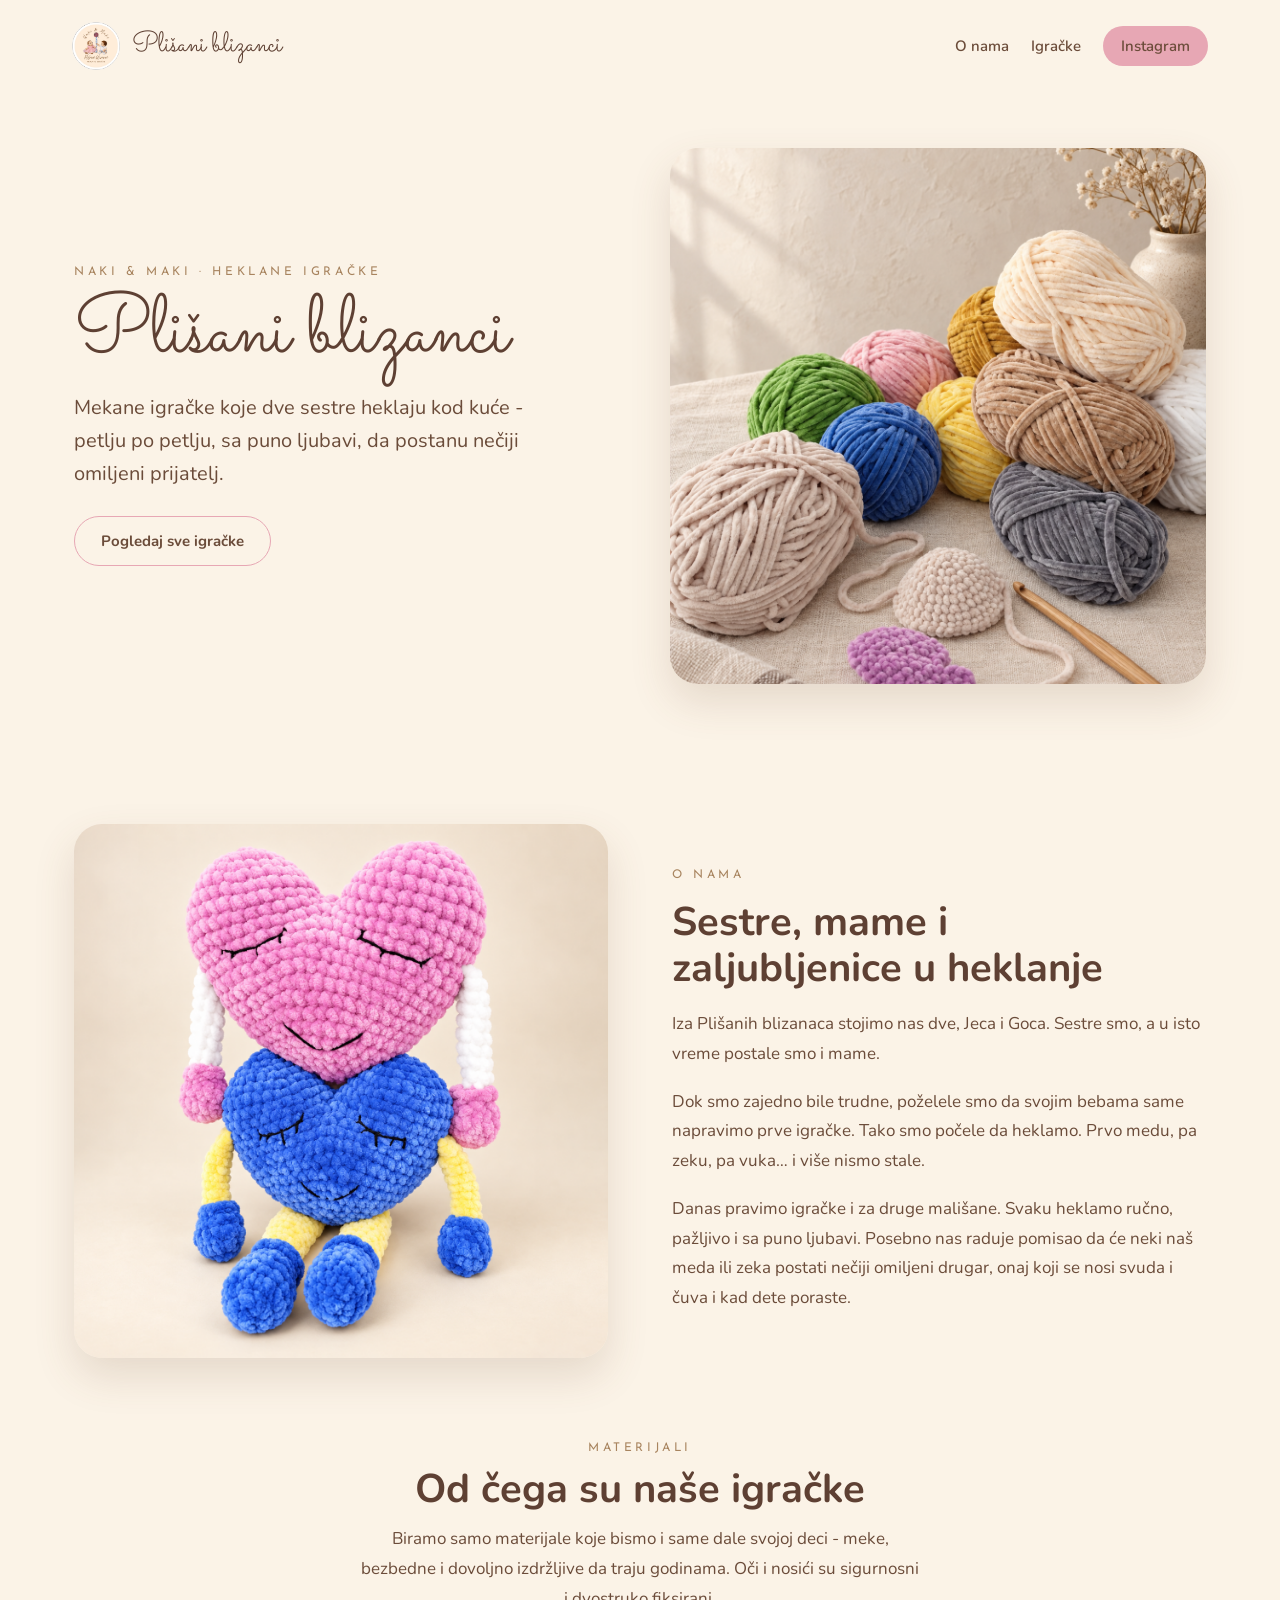
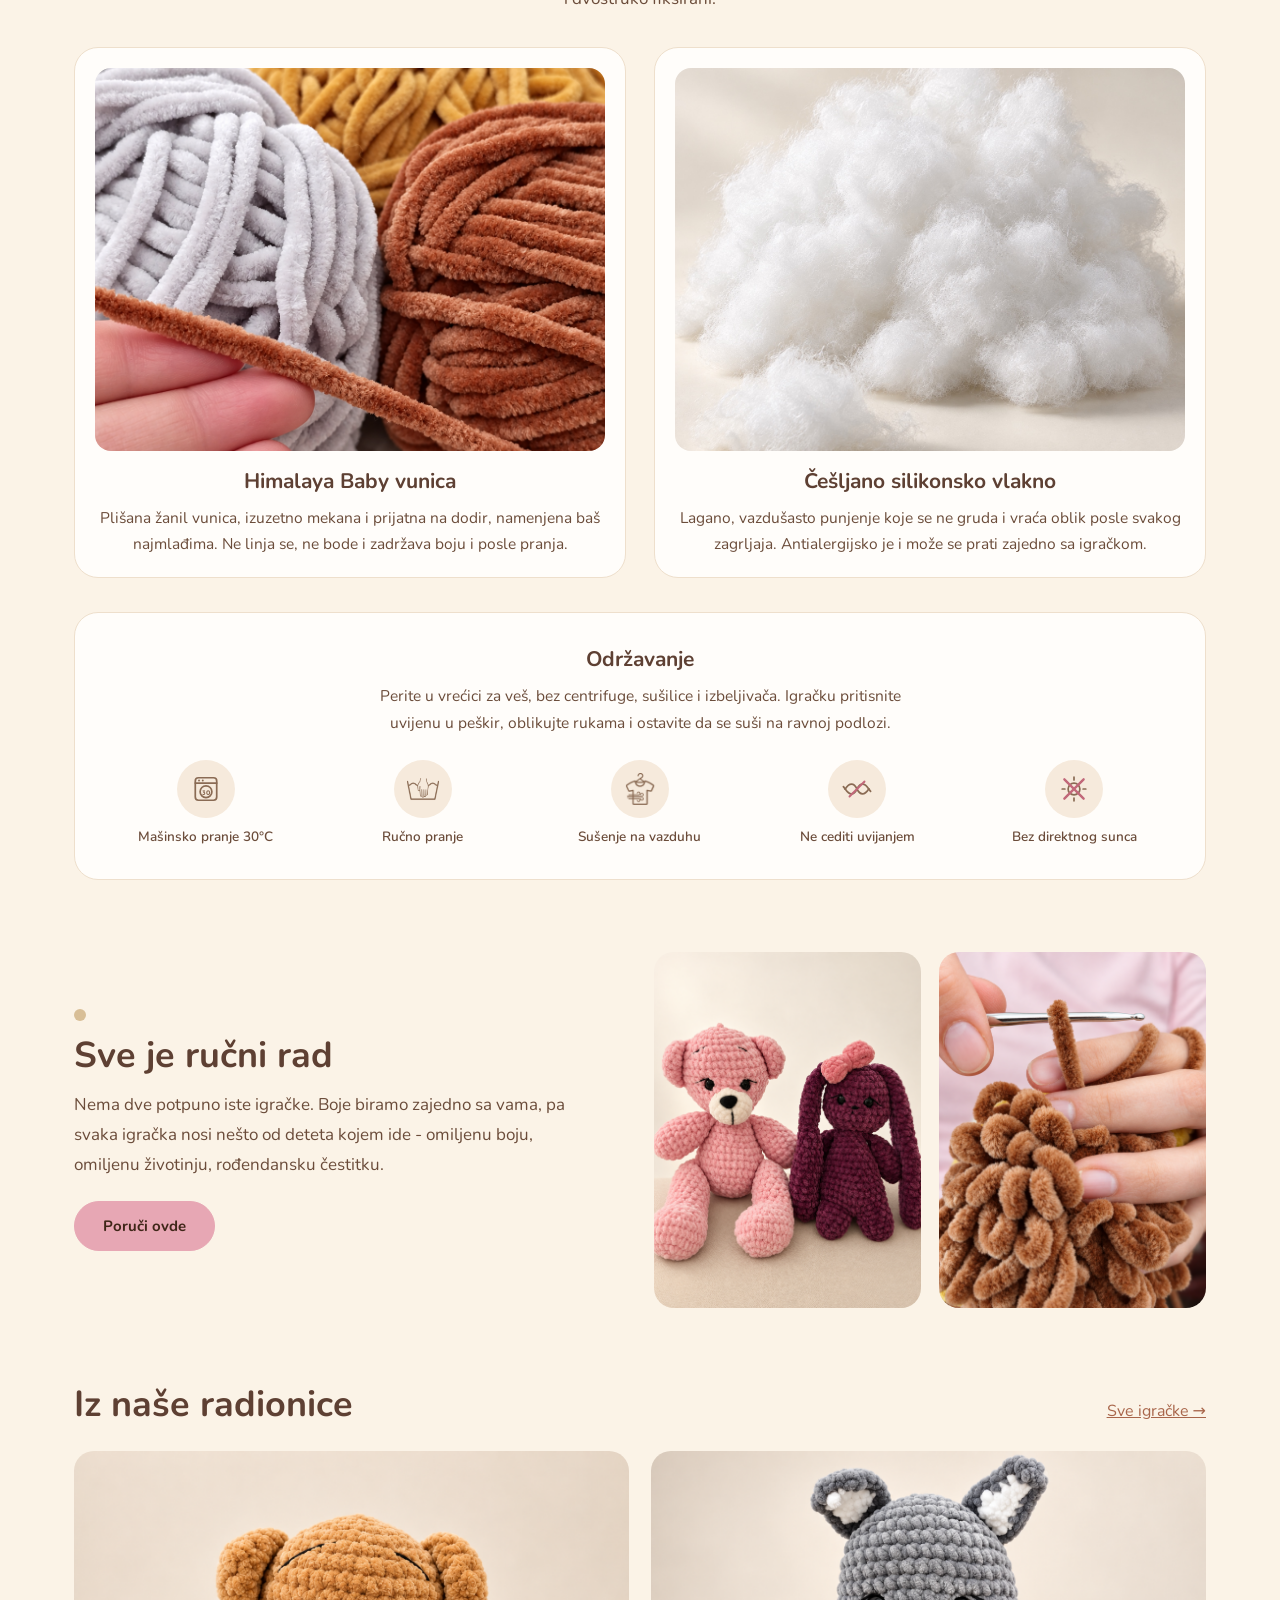
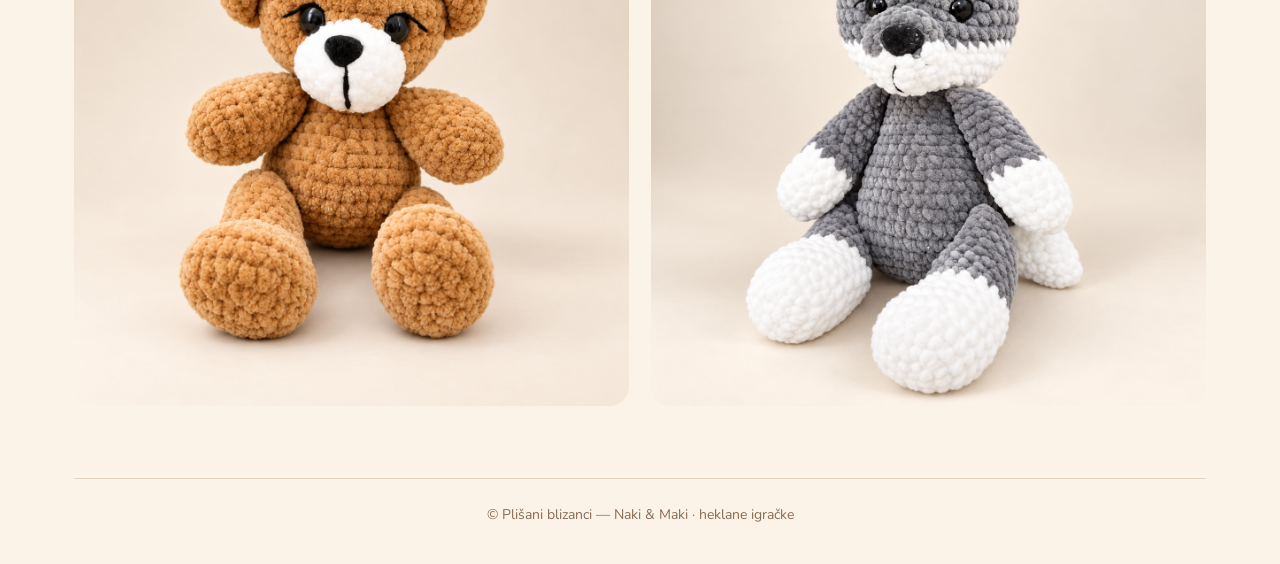
==== index.html @ 7aa52a2c "Add files via upload" ====
<!DOCTYPE html>
<html lang="sr">
<head>
<meta charset="utf-8">
<meta name="viewport" content="width=device-width, initial-scale=1">
<title>Plišani blizanci — heklane igračke</title>
<link rel="icon" href="./assets/logo.jpeg">
<link rel="preconnect" href="https://fonts.googleapis.com">
<link rel="preconnect" href="https://fonts.gstatic.com" crossorigin>
<link href="https://fonts.googleapis.com/css2?family=Nunito:wght@300;400;600;700&family=Sacramento&family=Josefin+Sans:wght@400;600&display=swap" rel="stylesheet">
<link rel="stylesheet" href="./styles.css">
</head>
<body>
<div class="wrap">
  <nav>
    <a class="brand" href="./index.html">
      <img src="./assets/logo.jpeg" alt="">
      <span>Plišani blizanci</span>
    </a>
    <div class="menu">
      <a href="./index.html#o-nama">O nama</a>
      <a href="./igracke.html">Igračke</a>
      <a class="ig" href="https://www.instagram.com/plisaniblizanci/" target="_blank" rel="noopener">Instagram</a>
    </div>
    <button class="burger" type="button" aria-label="Meni" aria-expanded="false" aria-controls="mobile-menu">
      <span></span><span></span><span></span>
    </button>
    <div class="mobile-menu" id="mobile-menu">
      <a href="./index.html#o-nama">O nama</a>
      <a href="./igracke.html">Igračke</a>
      <a class="ig" href="https://www.instagram.com/plisaniblizanci/" target="_blank" rel="noopener">Instagram</a>
    </div>
  </nav>

  <header class="hero">
    <div class="col">
      <p class="eyebrow">Naki &amp; Maki · heklane igračke</p>
      <h1 class="script">Plišani blizanci</h1>
      <p class="lead">Mekane igračke koje dve sestre heklaju kod kuće - petlju po petlju, sa puno ljubavi, da postanu nečiji omiljeni prijatelj.</p>
      <div class="btnrow">
        <a class="btn-ghost" href="./igracke.html">Pogledaj sve igračke</a>
      </div>
    </div>
    <img class="photo" src="./assets/vunica.png" alt="Plišana vunica i heklica na stolu">
  </header>

  <section class="about" id="o-nama">
    <img class="photo" src="./assets/srca-par.png" alt="Heklana srca, roze i plavo">
    <div class="col">
      <p class="eyebrow">O nama</p>
      <h2 class="head">Sestre, mame i zaljubljenice u heklanje</h2>
      <p class="body">Iza Plišanih blizanaca stojimo nas dve, Jeca i Goca. Sestre smo, a u isto vreme postale smo i mame.</p>
      <p class="body">Dok smo zajedno bile trudne, poželele smo da svojim bebama same napravimo prve igračke. Tako smo počele da heklamo. Prvo medu, pa zeku, pa vuka… i više nismo stale.</p>
      <p class="body">Danas pravimo igračke i za druge mališane. Svaku heklamo ručno, pažljivo i sa puno ljubavi. Posebno nas raduje pomisao da će neki naš meda ili zeka postati nečiji omiljeni drugar, onaj koji se nosi svuda i čuva i kad dete poraste.</p>
    </div>
  </section>

  <section class="materials" id="materijali">
    <div class="mat-head">
      <p class="eyebrow">Materijali</p>
      <h2 class="head">Od čega su naše igračke</h2>
      <p class="body">Biramo samo materijale koje bismo i same dale svojoj deci - meke, bezbedne i dovoljno izdržljive da traju godinama. Oči i nosići su sigurnosni i dvostruko fiksirani.</p>
    </div>
    <div class="mat-grid">
      <div class="mat-card">
        <img src="./assets/vunica-materijal.png" alt="Klupka Himalaya Baby žanil vunice">
        <div class="mat-text">
          <h3>Himalaya Baby vunica</h3>
          <p>Plišana žanil vunica, izuzetno mekana i prijatna na dodir, namenjena baš najmlađima. Ne linja se, ne bode i zadržava boju i posle pranja.</p>
        </div>
      </div>
      <div class="mat-card">
        <img src="./assets/punjenje-vlakno.jpg" alt="Češljano silikonsko vlakno za punjenje">
        <div class="mat-text">
          <h3>Češljano silikonsko vlakno</h3>
          <p>Lagano, vazdušasto punjenje koje se ne gruda i vraća oblik posle svakog zagrljaja. Antialergijsko je i može se prati zajedno sa igračkom.</p>
        </div>
      </div>
    </div>
    <div class="care">
      <div class="mat-text">
        <h3>Održavanje</h3>
        <p>Perite u vrećici za veš, bez centrifuge, sušilice i izbeljivača. Igračku pritisnite uvijenu u peškir, oblikujte rukama i ostavite da se suši na ravnoj podlozi.</p>
      </div>
      <div class="care-grid">
      <div class="care-item">
        <div class="care-ic"><svg width="30" height="30" viewBox="0 0 28 28" fill="none" stroke="currentColor" stroke-width="1.6" stroke-linecap="round" stroke-linejoin="round"><rect x="4" y="3.5" width="20" height="21" rx="3"/><path d="M4 8.5h20"/><circle cx="7.5" cy="6" r="0.9" fill="currentColor" stroke="none"/><circle cx="11" cy="6" r="0.9" fill="currentColor" stroke="none"/><circle cx="14" cy="16.5" r="5.5"/><text x="14" y="19.2" font-size="6.5" font-family="Josefin Sans, sans-serif" font-weight="700" text-anchor="middle" fill="currentColor" stroke="none">30</text></svg></div>
        <span>Mašinsko pranje 30°C</span>
      </div>
      <div class="care-item">
        <div class="care-ic"><img src="./assets/ikona-rucno-pranje.png" alt=""></div>
        <span>Ručno pranje</span>
      </div>
      <div class="care-item">
        <div class="care-ic"><img src="./assets/ikona-susenje.png" alt=""></div>
        <span>Sušenje na vazduhu</span>
      </div>
      <div class="care-item">
        <div class="care-ic"><svg width="30" height="30" viewBox="0 0 28 28" fill="none" stroke="currentColor" stroke-width="1.6" stroke-linecap="round" stroke-linejoin="round"><path d="M3 14c4-6 8-6 11 0s7 6 11 0"/><path d="M3 14c4 6 8 6 11 0s7-6 11 0"/><path d="M3 14L1.3 11.8M25 14l1.7 2.2"/><path d="M7 21L21 7" stroke="#C2687A" stroke-width="1.8"/></svg></div>
        <span>Ne cediti uvijanjem</span>
      </div>
      <div class="care-item">
        <div class="care-ic"><svg width="30" height="30" viewBox="0 0 28 28" fill="none" stroke="currentColor" stroke-width="1.6" stroke-linecap="round" stroke-linejoin="round"><circle cx="14" cy="14" r="5.5"/><path d="M14 3v2.5M14 22.5V25M3 14h2.5M22.5 14H25M6.2 6.2l1.8 1.8M20 20l1.8 1.8M21.8 6.2L20 8M8 20l-1.8 1.8"/><path d="M5 5l18 18M23 5L5 23" stroke="#C2687A" stroke-width="2.2"/></svg></div>
        <span>Bez direktnog sunca</span>
      </div>
      </div>
    </div>
  </section>

  <section class="handmade">
    <div class="col">
      <span class="dot" style="background:#D8BE96"></span>
      <h2 class="head">Sve je ručni rad</h2>
      <p class="body">Nema dve potpuno iste igračke. Boje biramo zajedno sa vama, pa svaka igračka nosi nešto od deteta kojem ide - omiljenu boju, omiljenu životinju, rođendansku čestitku.</p>
      <div class="btnrow">
        <a class="btn-pink" href="https://ig.me/m/plisaniblizanci" target="_blank" rel="noopener">Poruči ovde</a>
      </div>
    </div>
    <div class="pair">
      <img src="./assets/meda-zeka-roze.png" alt="Heklani roze meda i bordo zeka">
      <img src="./assets/heklanje-detalj.png" alt="Ruke koje heklaju braon žanil predivom">
    </div>
  </section>

  <section class="workshop">
    <div class="rowspread">
      <h2>Iz naše radionice</h2>
      <a href="./igracke.html">Sve igračke →</a>
    </div>
    <div class="strip">
      <img src="./assets/meda-braon.png" alt="Heklani braon meda">
      <img src="./assets/vuk.png" alt="Heklani vuk">
    </div>
  </section>

  <footer class="plain">
    <span>© Plišani blizanci — Naki &amp; Maki · heklane igračke</span>
  </footer>
</div>
<script src="./menu.js"></script>
</body>
</html>
---- styles.css ----
:root{--cream:#FBF3E7;--ink:#513828;--brown:#5E4033;--body:#6B4C3A;--muted:#A8845F;--pink:#E7A7B4;--line:#EEDFCC}
*{box-sizing:border-box}
body{margin:0;background:var(--cream);color:var(--ink);font-family:Nunito,system-ui,sans-serif;-webkit-font-smoothing:antialiased}
a{color:#A8654A}
a:hover{color:#7E4630}
img{display:block}
.wrap{max-width:1180px;margin:0 auto;padding:0 24px}
nav{position:relative;display:flex;flex-wrap:wrap;gap:18px;align-items:center;justify-content:space-between;padding:22px 0}
.brand{display:flex;align-items:center;gap:12px;text-decoration:none;margin-left:-2px}
.brand img{width:48px;height:48px;border-radius:50%;object-fit:cover}
.brand span{font-family:Sacramento,cursive;font-size:28px;color:var(--brown);line-height:1}
.menu{display:flex;flex-wrap:wrap;gap:22px;align-items:center;font-size:15px;font-weight:600}
.menu a{text-decoration:none;color:var(--body)}
.menu a.active{color:var(--brown);border-bottom:2px solid var(--pink)}
.ig{text-decoration:none;color:#3F2618;background:var(--pink);padding:10px 18px;border-radius:999px;margin-right:-2px}
.burger{display:none;flex-direction:column;justify-content:center;gap:5px;width:46px;height:46px;padding:0 11px;background:transparent;border:1.5px solid #D9C3AC;border-radius:14px;cursor:pointer}
.burger span{display:block;height:2px;background:var(--brown);border-radius:2px}
.mobile-menu{display:none;position:absolute;top:calc(100% - 6px);left:50%;z-index:20;width:min(260px,100%);flex-direction:column;align-items:center;gap:16px;font-size:16px;font-weight:600;background:#FFFDFA;border:1px solid var(--line);border-radius:20px;padding:20px 16px;box-shadow:0 16px 36px rgba(120,80,55,.18);opacity:0;visibility:hidden;transform:translate(-50%,-8px) scale(.97);transform-origin:top center;transition:opacity .22s ease,transform .22s ease,visibility 0s linear .22s}
.mobile-menu.open{opacity:1;visibility:visible;transform:translate(-50%,0) scale(1);transition:opacity .22s ease,transform .22s ease}
@media (prefers-reduced-motion:reduce){.mobile-menu{transition:none}}
.mobile-menu a{text-decoration:none;color:var(--body)}
.hero{display:grid;grid-template-columns:repeat(auto-fit,minmax(min(100%,320px),1fr));gap:clamp(28px,5vw,60px);align-items:center;padding:clamp(28px,5vw,56px) 0}
.col{display:flex;flex-direction:column;gap:18px}
.eyebrow{margin:0;font-family:'Josefin Sans',sans-serif;letter-spacing:.3em;text-transform:uppercase;font-size:12px;color:var(--muted)}
h1.script{margin:0;font-family:Sacramento,cursive;font-weight:400;font-size:clamp(50px,8vw,82px);line-height:.95;color:var(--brown)}
.lead{margin:0;max-width:44ch;font-size:clamp(17px,2.2vw,20px);line-height:1.65;color:var(--body);text-wrap:pretty}
.btnrow{display:flex;flex-wrap:wrap;gap:12px;padding-top:8px}
.btn-ghost{display:inline-flex;align-items:center;background:transparent;color:var(--body);text-decoration:none;font-weight:700;font-size:15px;padding:14px 26px;border-radius:999px;border:1.5px solid var(--pink)}
.btn-ghost:hover{background:#F7E3E8;color:var(--body)}
.btn-solid{display:inline-flex;align-items:center;background:var(--brown);color:var(--cream);text-decoration:none;font-weight:700;font-size:15px;padding:14px 28px;border-radius:999px}
.btn-solid:hover{background:#472E23;color:var(--cream)}
.photo{width:100%;aspect-ratio:1/1;object-fit:cover;border-radius:28px;box-shadow:0 18px 40px rgba(120,80,55,.16)}
section.about{display:grid;grid-template-columns:repeat(auto-fit,minmax(min(100%,300px),1fr));gap:clamp(28px,5vw,64px);align-items:center;padding:clamp(40px,7vw,84px) 0}
h2.head{margin:0;font-size:clamp(28px,4vw,40px);line-height:1.15;font-weight:700;color:var(--brown);text-wrap:balance}
p.body{margin:0;font-size:17px;line-height:1.75;color:var(--body);text-wrap:pretty}
.info{display:grid;grid-template-columns:repeat(auto-fit,minmax(min(100%,260px),1fr));gap:clamp(18px,3vw,28px);padding-bottom:clamp(40px,6vw,72px)}
.info>div{display:flex;flex-direction:column;gap:10px;background:#FFFDFA;border:1px solid var(--line);border-radius:22px;padding:26px 24px}
.dot{width:12px;height:12px;border-radius:50%}
.info h3{margin:0;font-size:20px;font-weight:700;color:var(--brown)}
.info p{margin:0;font-size:15.5px;line-height:1.7;color:var(--body);text-wrap:pretty}
.workshop{display:flex;flex-direction:column;gap:22px;padding-bottom:clamp(40px,6vw,72px)}
.rowspread{display:flex;flex-wrap:wrap;gap:14px;align-items:baseline;justify-content:space-between}
.rowspread h2{margin:0;font-size:clamp(26px,4vw,36px);font-weight:700;color:var(--brown)}
.strip{display:grid;grid-template-columns:repeat(auto-fit,minmax(min(100%,220px),1fr));gap:clamp(14px,2vw,22px)}
.strip img{width:100%;aspect-ratio:1/1;object-fit:cover;border-radius:20px}
.gallery-head{display:flex;flex-direction:column;gap:14px;align-items:center;text-align:center;padding:clamp(28px,5vw,56px) 0 clamp(28px,4vw,48px)}
.gallery-head h1{margin:0;font-family:Sacramento,cursive;font-weight:400;font-size:clamp(44px,7vw,72px);line-height:1;color:var(--pink)}
.gallery-head p{margin:0;max-width:52ch;font-size:17px;line-height:1.7;color:var(--body);text-wrap:pretty}
.grid{display:grid;grid-template-columns:repeat(auto-fill,minmax(min(100%,280px),1fr));gap:clamp(20px,3vw,34px);padding-bottom:clamp(40px,6vw,72px)}
article{display:flex;flex-direction:column;gap:14px;background:#FFFDFA;border:1px solid var(--line);border-radius:22px;padding:14px 14px 20px;box-shadow:0 10px 24px rgba(120,80,55,.07)}
article img{width:100%;aspect-ratio:1/1;object-fit:cover;border-radius:16px;background:#F2E3D0}
.cardtext{display:flex;flex-direction:column;gap:7px;padding:0 6px}
.cardtext h2{margin:0;font-size:21px;font-weight:700;line-height:1.2;color:var(--brown)}
.cardtext .meta{margin:0;font-family:'Josefin Sans',sans-serif;font-size:12px;letter-spacing:.16em;text-transform:uppercase;color:#B08F6C}
.cardtext p{margin:4px 0 0;font-size:15px;line-height:1.65;color:var(--body);text-wrap:pretty}
.cta{display:flex;flex-direction:column;align-items:center;gap:16px;text-align:center;background:#F4E4D3;border-radius:28px;padding:clamp(32px,5vw,60px) clamp(24px,5vw,52px);margin-bottom:clamp(40px,6vw,72px)}
.cta h2{margin:0;font-family:Sacramento,cursive;font-weight:400;font-size:clamp(32px,5vw,50px);line-height:1;color:var(--brown)}
.cta p{margin:0;max-width:48ch;font-size:17px;line-height:1.7;color:var(--body);text-wrap:pretty}
footer{display:flex;flex-wrap:wrap;gap:16px;justify-content:center;text-align:center;align-items:center;border-top:1px solid #E7D5C0;padding:26px 0 40px;font-size:14px}
footer a{text-decoration:none;font-weight:600}
footer.plain{color:#8A6B54}
footer.pink{color:var(--pink)}
footer.pink a{color:var(--pink)}
.materials{display:flex;flex-direction:column;gap:clamp(22px,3vw,34px);padding-bottom:clamp(40px,6vw,72px)}
.mat-head{display:flex;flex-direction:column;align-items:center;text-align:center;gap:12px;max-width:640px;margin:0 auto}
.mat-head p.body{max-width:56ch}
.mat-grid{display:grid;grid-template-columns:repeat(auto-fit,minmax(min(100%,300px),1fr));gap:clamp(18px,3vw,28px)}
.mat-card{display:flex;flex-direction:column;gap:16px;background:#FFFDFA;border:1px solid var(--line);border-radius:24px;padding:20px}
.mat-card img{width:100%;aspect-ratio:4/3;object-fit:cover;border-radius:16px}
.mat-text{display:flex;flex-direction:column;align-items:center;text-align:center;gap:10px}
.mat-text h3{margin:0;font-size:21px;font-weight:700;color:var(--brown)}
.mat-text p{margin:0;font-size:15.5px;line-height:1.7;color:var(--body);text-wrap:pretty;max-width:60ch}
.care{display:flex;flex-direction:column;gap:clamp(18px,2.5vw,24px);background:#FFFDFA;border:1px solid var(--line);border-radius:24px;padding:clamp(24px,3vw,32px)}
.care-grid{display:grid;grid-template-columns:repeat(auto-fit,minmax(120px,1fr));gap:clamp(14px,2vw,20px)}
.care-item{display:flex;flex-direction:column;align-items:center;gap:10px;text-align:center}
.care-item span{font-size:13.5px;line-height:1.4;font-weight:600;color:var(--body)}
.care-ic{width:58px;height:58px;border-radius:50%;background:#F6EADC;display:flex;align-items:center;justify-content:center;color:#8A6B54}
.care-ic img{width:32px;height:32px;object-fit:contain}
.handmade{display:grid;grid-template-columns:repeat(auto-fit,minmax(min(100%,300px),1fr));gap:clamp(18px,3vw,28px);align-items:center;padding-bottom:clamp(40px,6vw,72px)}
.handmade .col{gap:14px}
.handmade p.body{max-width:52ch}
.handmade h2.head{font-size:clamp(26px,4vw,36px)}
.pair{display:grid;grid-template-columns:1fr 1fr;gap:clamp(12px,2vw,18px)}
.pair img{width:100%;aspect-ratio:3/4;object-fit:cover;border-radius:20px}
.btn-pink{display:inline-flex;align-items:center;background:var(--pink);color:#3F2618;text-decoration:none;font-weight:700;font-size:15px;padding:14px 28px;border-radius:999px;border:1.5px solid var(--pink)}
.btn-pink:hover{background:#DF93A3;border-color:#DF93A3;color:#3F2618}
@media (max-width:640px){
  .menu{display:none}
  .burger{display:flex}
  .mobile-menu{display:flex}
  .col,.info>div{align-items:center;text-align:center}
  .btnrow,.rowspread,footer{justify-content:center;text-align:center}
  .cardtext{align-items:center;text-align:center}
}
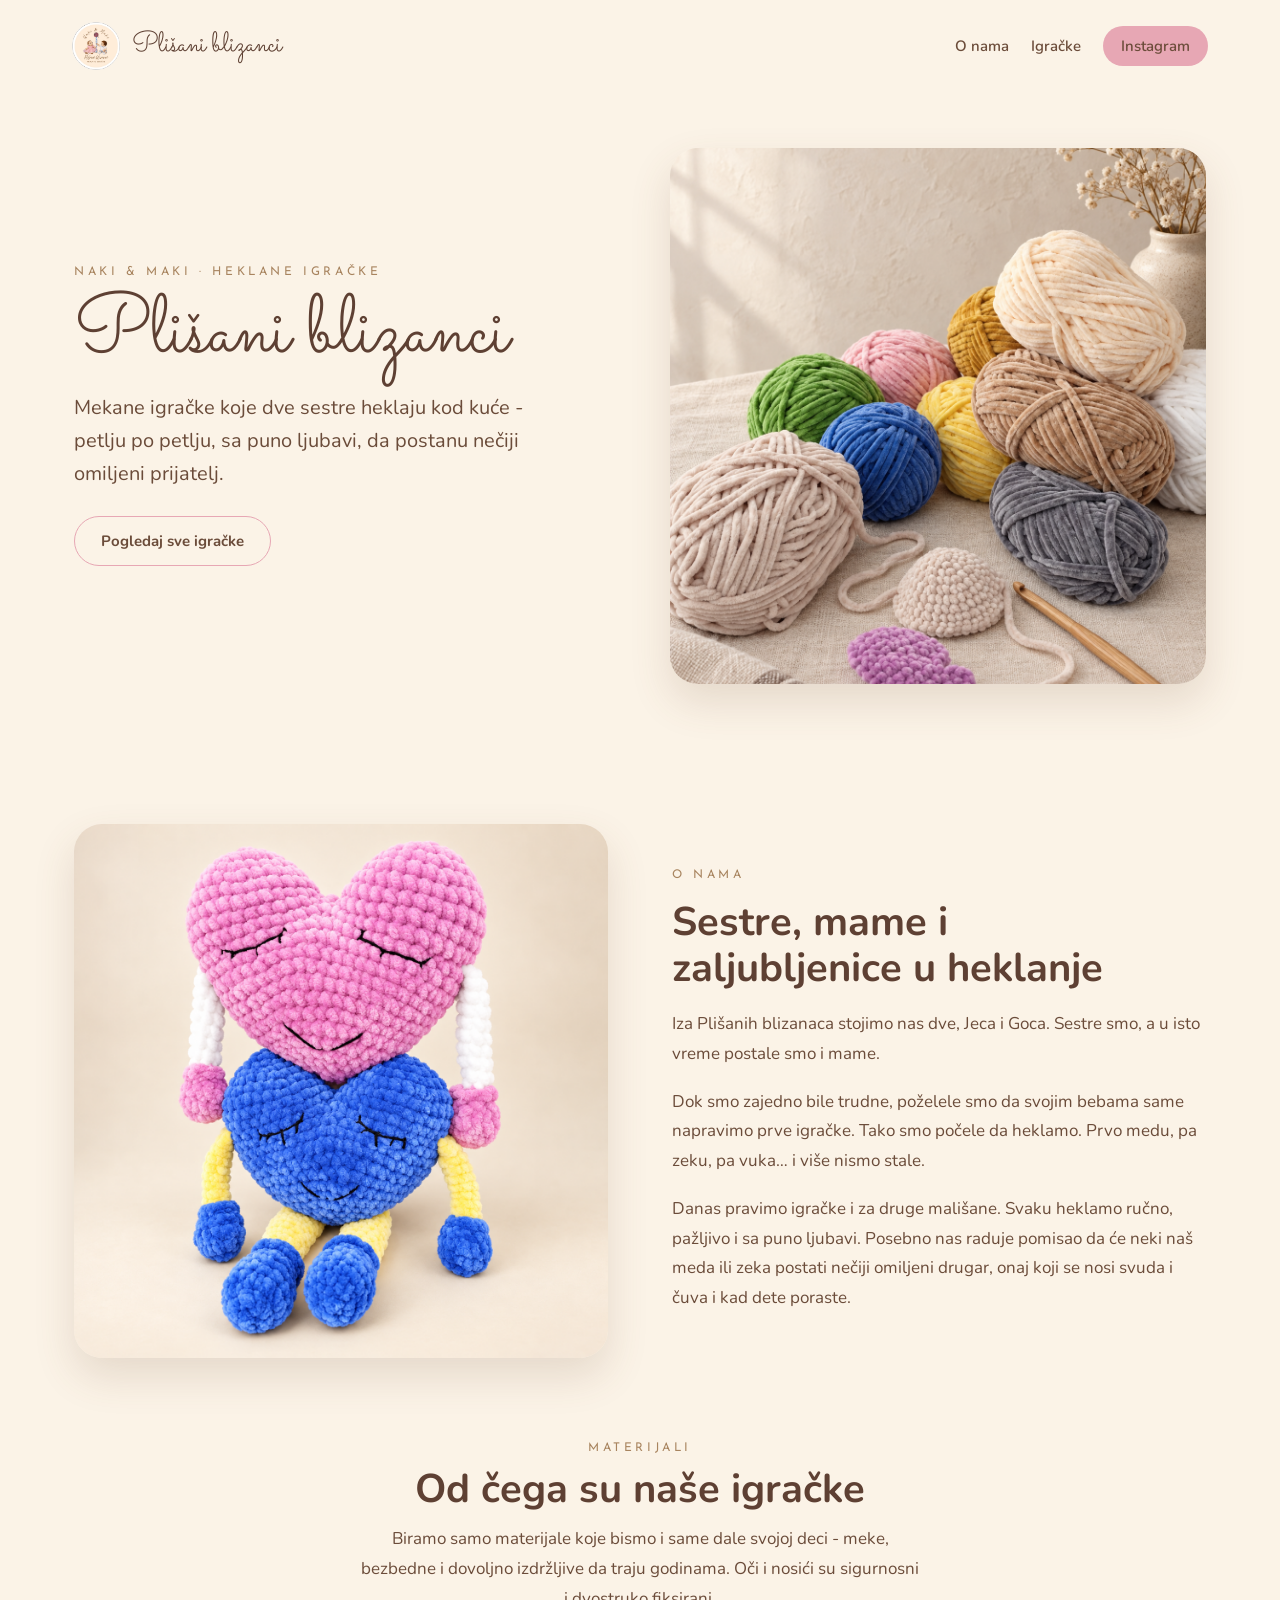
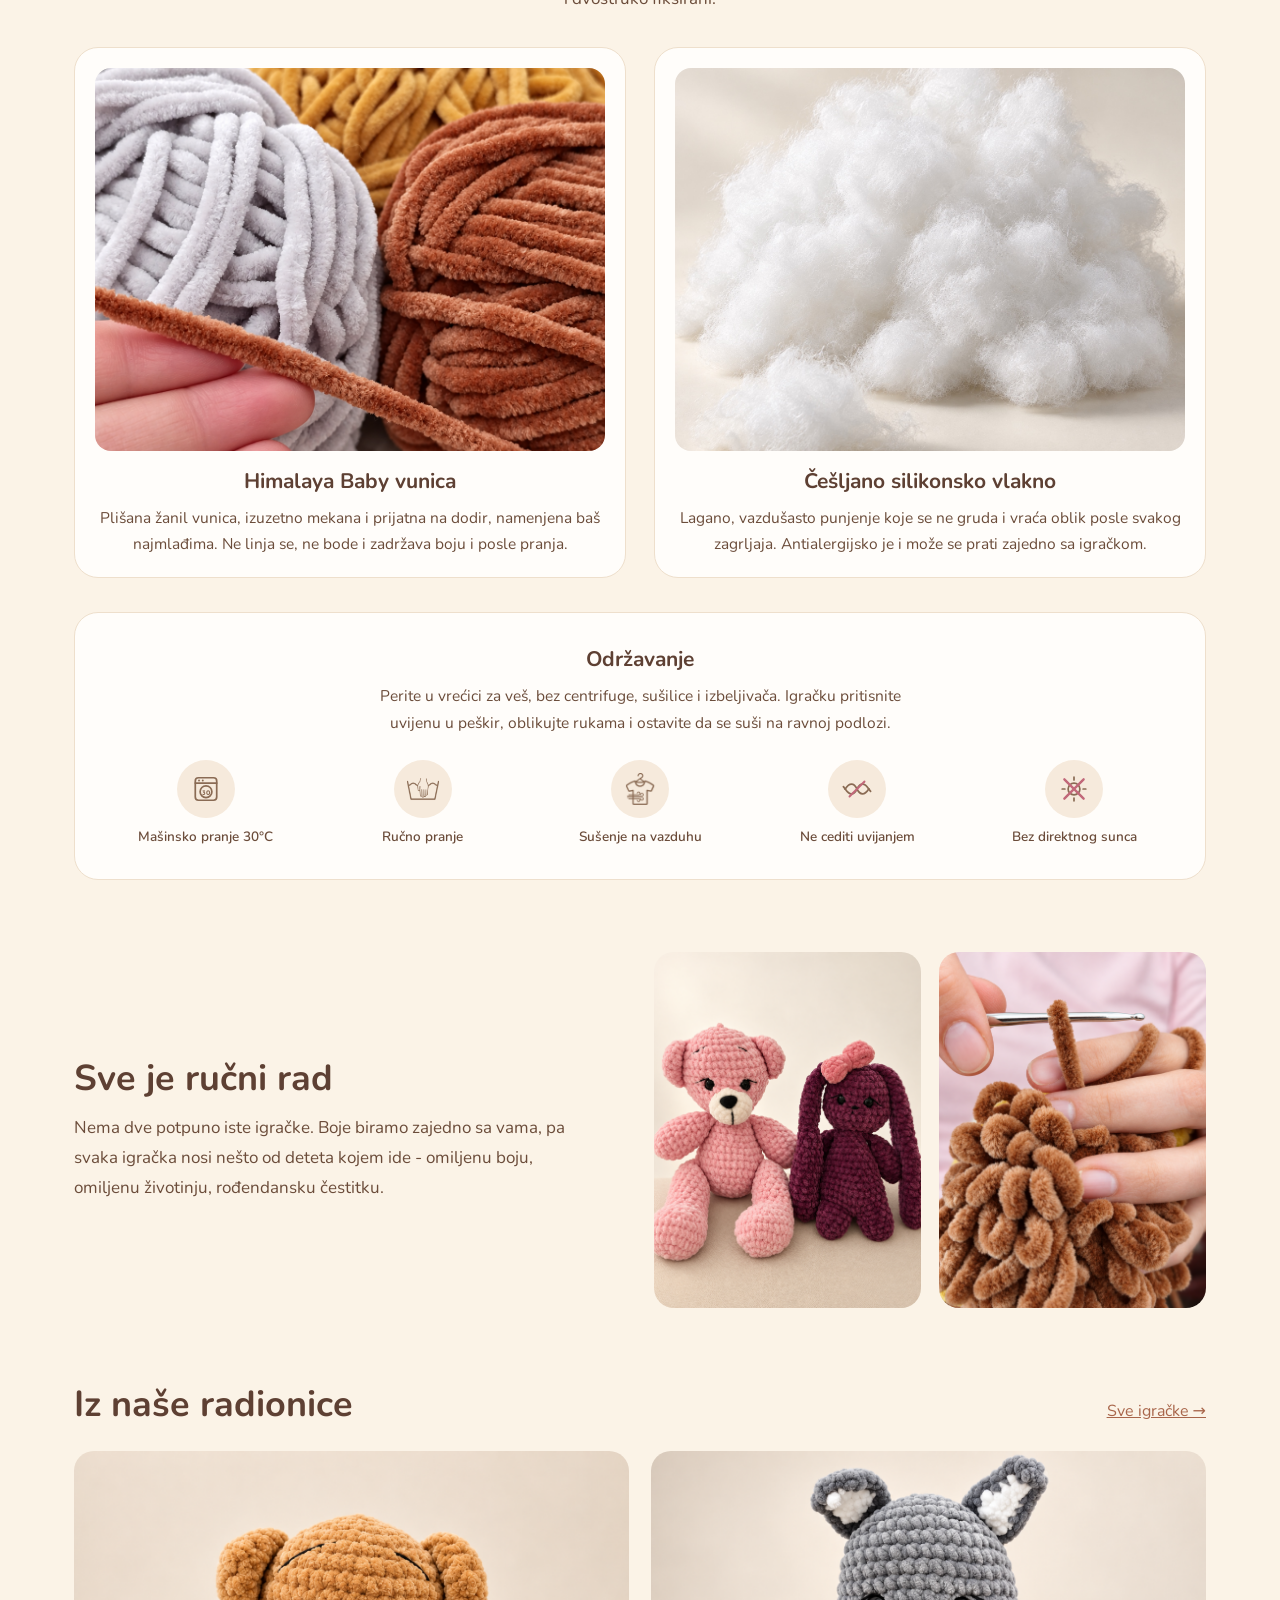
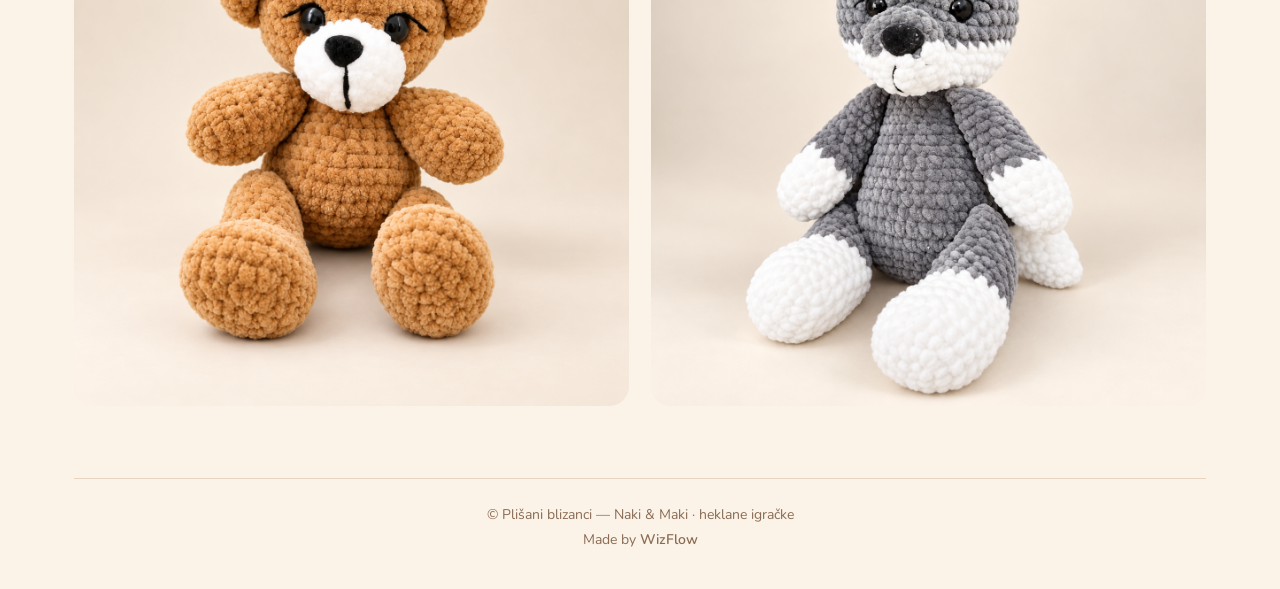
==== commit 10b2f9e5: "Add files via upload" ====
--- a/index.html
+++ b/index.html
@@ -3,8 +3,23 @@
 <head>
 <meta charset="utf-8">
 <meta name="viewport" content="width=device-width, initial-scale=1">
-<title>Plišani blizanci — heklane igračke</title>
+<title>Plišani blizanci — ručno heklane igračke za bebe i decu</title>
+<meta name="description" content="Ručno heklane plišane igračke za bebe i decu od mekane, bezbedne žanil vunice. Mede, zeke, dinosaurusi i zvečke u bojama po želji. Poručite preko Instagrama ili kontakt forme.">
+<meta name="keywords" content="heklane igračke, ručno rađene igračke, amigurumi, plišane igračke, igračke za bebe, zvečke, poklon za bebu, Srbija">
+<meta name="robots" content="index, follow">
+<meta name="theme-color" content="#FBF3E7">
+<link rel="canonical" href="https://bebaweb.github.io/plisaniblizanci/">
+<meta property="og:type" content="website">
+<meta property="og:locale" content="sr_RS">
+<meta property="og:site_name" content="Plišani blizanci">
+<meta property="og:title" content="Plišani blizanci — ručno heklane igračke">
+<meta property="og:description" content="Mekane igračke koje dve sestre heklaju kod kuće - petlju po petlju, sa puno ljubavi.">
+<meta property="og:url" content="https://bebaweb.github.io/plisaniblizanci/">
+<meta property="og:image" content="https://bebaweb.github.io/plisaniblizanci/assets/vunica.png">
+<meta name="twitter:card" content="summary_large_image">
+<script type="application/ld+json">{"@context":"https://schema.org","@type":"Store","name":"Plišani blizanci","alternateName":"Naki & Maki","description":"Ručno heklane plišane igračke za bebe i decu od mekane Himalaya Baby žanil vunice. Igračke po meri, u bojama po želji.","url":"https://bebaweb.github.io/plisaniblizanci/","logo":"https://bebaweb.github.io/plisaniblizanci/assets/logo.jpeg","image":"https://bebaweb.github.io/plisaniblizanci/assets/vunica.png","email":"plisaniblizanci@gmail.com","address":{"@type":"PostalAddress","addressCountry":"RS"},"areaServed":"RS","sameAs":["https://www.instagram.com/plisaniblizanci/"]}</script>
 <link rel="icon" href="./assets/logo.jpeg">
+<link rel="apple-touch-icon" href="./assets/logo.jpeg">
 <link rel="preconnect" href="https://fonts.googleapis.com">
 <link rel="preconnect" href="https://fonts.gstatic.com" crossorigin>
 <link href="https://fonts.googleapis.com/css2?family=Nunito:wght@300;400;600;700&family=Sacramento&family=Josefin+Sans:wght@400;600&display=swap" rel="stylesheet">
@@ -63,14 +78,14 @@
     </div>
     <div class="mat-grid">
       <div class="mat-card">
-        <img src="./assets/vunica-materijal.png" alt="Klupka Himalaya Baby žanil vunice">
+        <img loading="lazy" src="./assets/vunica-materijal.png" alt="Klupka Himalaya Baby žanil vunice">
         <div class="mat-text">
           <h3>Himalaya Baby vunica</h3>
           <p>Plišana žanil vunica, izuzetno mekana i prijatna na dodir, namenjena baš najmlađima. Ne linja se, ne bode i zadržava boju i posle pranja.</p>
         </div>
       </div>
       <div class="mat-card">
-        <img src="./assets/punjenje-vlakno.jpg" alt="Češljano silikonsko vlakno za punjenje">
+        <img loading="lazy" src="./assets/punjenje-vlakno.jpg" alt="Češljano silikonsko vlakno za punjenje">
         <div class="mat-text">
           <h3>Češljano silikonsko vlakno</h3>
           <p>Lagano, vazdušasto punjenje koje se ne gruda i vraća oblik posle svakog zagrljaja. Antialergijsko je i može se prati zajedno sa igračkom.</p>
@@ -109,16 +124,12 @@
 
   <section class="handmade">
     <div class="col">
-      <span class="dot" style="background:#D8BE96"></span>
       <h2 class="head">Sve je ručni rad</h2>
       <p class="body">Nema dve potpuno iste igračke. Boje biramo zajedno sa vama, pa svaka igračka nosi nešto od deteta kojem ide - omiljenu boju, omiljenu životinju, rođendansku čestitku.</p>
-      <div class="btnrow">
-        <a class="btn-pink" href="https://ig.me/m/plisaniblizanci" target="_blank" rel="noopener">Poruči ovde</a>
-      </div>
     </div>
     <div class="pair">
-      <img src="./assets/meda-zeka-roze.png" alt="Heklani roze meda i bordo zeka">
-      <img src="./assets/heklanje-detalj.png" alt="Ruke koje heklaju braon žanil predivom">
+      <img loading="lazy" src="./assets/meda-zeka-roze.png" alt="Heklani roze meda i bordo zeka">
+      <img loading="lazy" src="./assets/heklanje-detalj.png" alt="Ruke koje heklaju braon žanil predivom">
     </div>
   </section>
 
@@ -128,13 +139,15 @@
       <a href="./igracke.html">Sve igračke →</a>
     </div>
     <div class="strip">
-      <img src="./assets/meda-braon.png" alt="Heklani braon meda">
-      <img src="./assets/vuk.png" alt="Heklani vuk">
+      <img loading="lazy" src="./assets/meda-braon.png" alt="Heklani braon meda">
+      <img loading="lazy" src="./assets/vuk.png" alt="Heklani vuk">
     </div>
   </section>
 
+
   <footer class="plain">
     <span>© Plišani blizanci — Naki &amp; Maki · heklane igračke</span>
+    <span>Made by <a href="https://wizflowdev.com/" target="_blank" rel="noopener">WizFlow</a></span>
   </footer>
 </div>
 <script src="./menu.js"></script>
--- a/styles.css
+++ b/styles.css
@@ -27,7 +27,7 @@
 .lead{margin:0;max-width:44ch;font-size:clamp(17px,2.2vw,20px);line-height:1.65;color:var(--body);text-wrap:pretty}
 .btnrow{display:flex;flex-wrap:wrap;gap:12px;padding-top:8px}
 .btn-ghost{display:inline-flex;align-items:center;background:transparent;color:var(--body);text-decoration:none;font-weight:700;font-size:15px;padding:14px 26px;border-radius:999px;border:1.5px solid var(--pink)}
-.btn-ghost:hover{background:#F7E3E8;color:var(--body)}
+.btn-ghost:hover{background:var(--pink);color:#3F2618}
 .btn-solid{display:inline-flex;align-items:center;background:var(--brown);color:var(--cream);text-decoration:none;font-weight:700;font-size:15px;padding:14px 28px;border-radius:999px}
 .btn-solid:hover{background:#472E23;color:var(--cream)}
 .photo{width:100%;aspect-ratio:1/1;object-fit:cover;border-radius:28px;box-shadow:0 18px 40px rgba(120,80,55,.16)}
@@ -57,8 +57,9 @@
 .cta{display:flex;flex-direction:column;align-items:center;gap:16px;text-align:center;background:#F4E4D3;border-radius:28px;padding:clamp(32px,5vw,60px) clamp(24px,5vw,52px);margin-bottom:clamp(40px,6vw,72px)}
 .cta h2{margin:0;font-family:Sacramento,cursive;font-weight:400;font-size:clamp(32px,5vw,50px);line-height:1;color:var(--brown)}
 .cta p{margin:0;max-width:48ch;font-size:17px;line-height:1.7;color:var(--body);text-wrap:pretty}
-footer{display:flex;flex-wrap:wrap;gap:16px;justify-content:center;text-align:center;align-items:center;border-top:1px solid #E7D5C0;padding:26px 0 40px;font-size:14px}
-footer a{text-decoration:none;font-weight:600}
+footer{display:flex;flex-direction:column;gap:6px;justify-content:center;text-align:center;align-items:center;border-top:1px solid #E7D5C0;padding:26px 0 40px;font-size:14px}
+footer a{text-decoration:none;font-weight:600;color:inherit}
+footer a:hover{text-decoration:underline;color:inherit}
 footer.plain{color:#8A6B54}
 footer.pink{color:var(--pink)}
 footer.pink a{color:var(--pink)}
@@ -72,8 +73,8 @@
 .mat-text h3{margin:0;font-size:21px;font-weight:700;color:var(--brown)}
 .mat-text p{margin:0;font-size:15.5px;line-height:1.7;color:var(--body);text-wrap:pretty;max-width:60ch}
 .care{display:flex;flex-direction:column;gap:clamp(18px,2.5vw,24px);background:#FFFDFA;border:1px solid var(--line);border-radius:24px;padding:clamp(24px,3vw,32px)}
-.care-grid{display:grid;grid-template-columns:repeat(auto-fit,minmax(120px,1fr));gap:clamp(14px,2vw,20px)}
-.care-item{display:flex;flex-direction:column;align-items:center;gap:10px;text-align:center}
+.care-grid{display:flex;flex-wrap:wrap;justify-content:center;gap:clamp(14px,2vw,20px)}
+.care-item{flex:1 1 120px;display:flex;flex-direction:column;align-items:center;gap:10px;text-align:center}
 .care-item span{font-size:13.5px;line-height:1.4;font-weight:600;color:var(--body)}
 .care-ic{width:58px;height:58px;border-radius:50%;background:#F6EADC;display:flex;align-items:center;justify-content:center;color:#8A6B54}
 .care-ic img{width:32px;height:32px;object-fit:contain}
@@ -85,6 +86,19 @@
 .pair img{width:100%;aspect-ratio:3/4;object-fit:cover;border-radius:20px}
 .btn-pink{display:inline-flex;align-items:center;background:var(--pink);color:#3F2618;text-decoration:none;font-weight:700;font-size:15px;padding:14px 28px;border-radius:999px;border:1.5px solid var(--pink)}
 .btn-pink:hover{background:#DF93A3;border-color:#DF93A3;color:#3F2618}
+.contact{display:flex;flex-direction:column;align-items:center;gap:clamp(20px,3vw,28px);background:#F4E4D3;border-radius:28px;padding:clamp(32px,5vw,56px) clamp(20px,5vw,52px);margin-bottom:clamp(40px,6vw,72px)}
+.contact .mat-head{max-width:560px}
+.contact form{display:flex;flex-direction:column;gap:16px;width:100%;max-width:560px}
+.frow{display:grid;grid-template-columns:repeat(auto-fit,minmax(min(100%,220px),1fr));gap:16px}
+.contact label{display:flex;flex-direction:column;gap:7px;font-size:14px;font-weight:600;color:var(--body)}
+.contact input,.contact textarea{width:100%;font:inherit;font-size:16px;color:var(--ink);background:#FFFDFA;border:1.5px solid #E5D3BF;border-radius:14px;padding:13px 16px;outline:none}
+.contact textarea{resize:vertical}
+.contact input:focus,.contact textarea:focus{border-color:var(--pink)}
+.contact .hp{display:none}
+.cta-title{margin:0;font-family:Sacramento,cursive;font-weight:400;font-size:clamp(34px,5vw,50px);line-height:1.05;color:var(--brown);text-wrap:balance}
+.contact button{align-self:center;font:inherit;font-weight:700;font-size:15px;cursor:pointer;padding:14px 32px}
+.contact-alt{display:flex;flex-direction:column;align-items:center;gap:12px;padding-top:6px}
+.contact-alt span{font-size:14px;color:#8A6B54}
 @media (max-width:640px){
   .menu{display:none}
   .burger{display:flex}
@@ -92,4 +106,7 @@
   .col,.info>div{align-items:center;text-align:center}
   .btnrow,.rowspread,footer{justify-content:center;text-align:center}
   .cardtext{align-items:center;text-align:center}
+  .contact{border-radius:22px;padding:28px 16px}
+  .contact button,.contact-alt a{width:100%;justify-content:center;text-align:center}
+  .hero,.about,.handmade{text-align:center}
 }
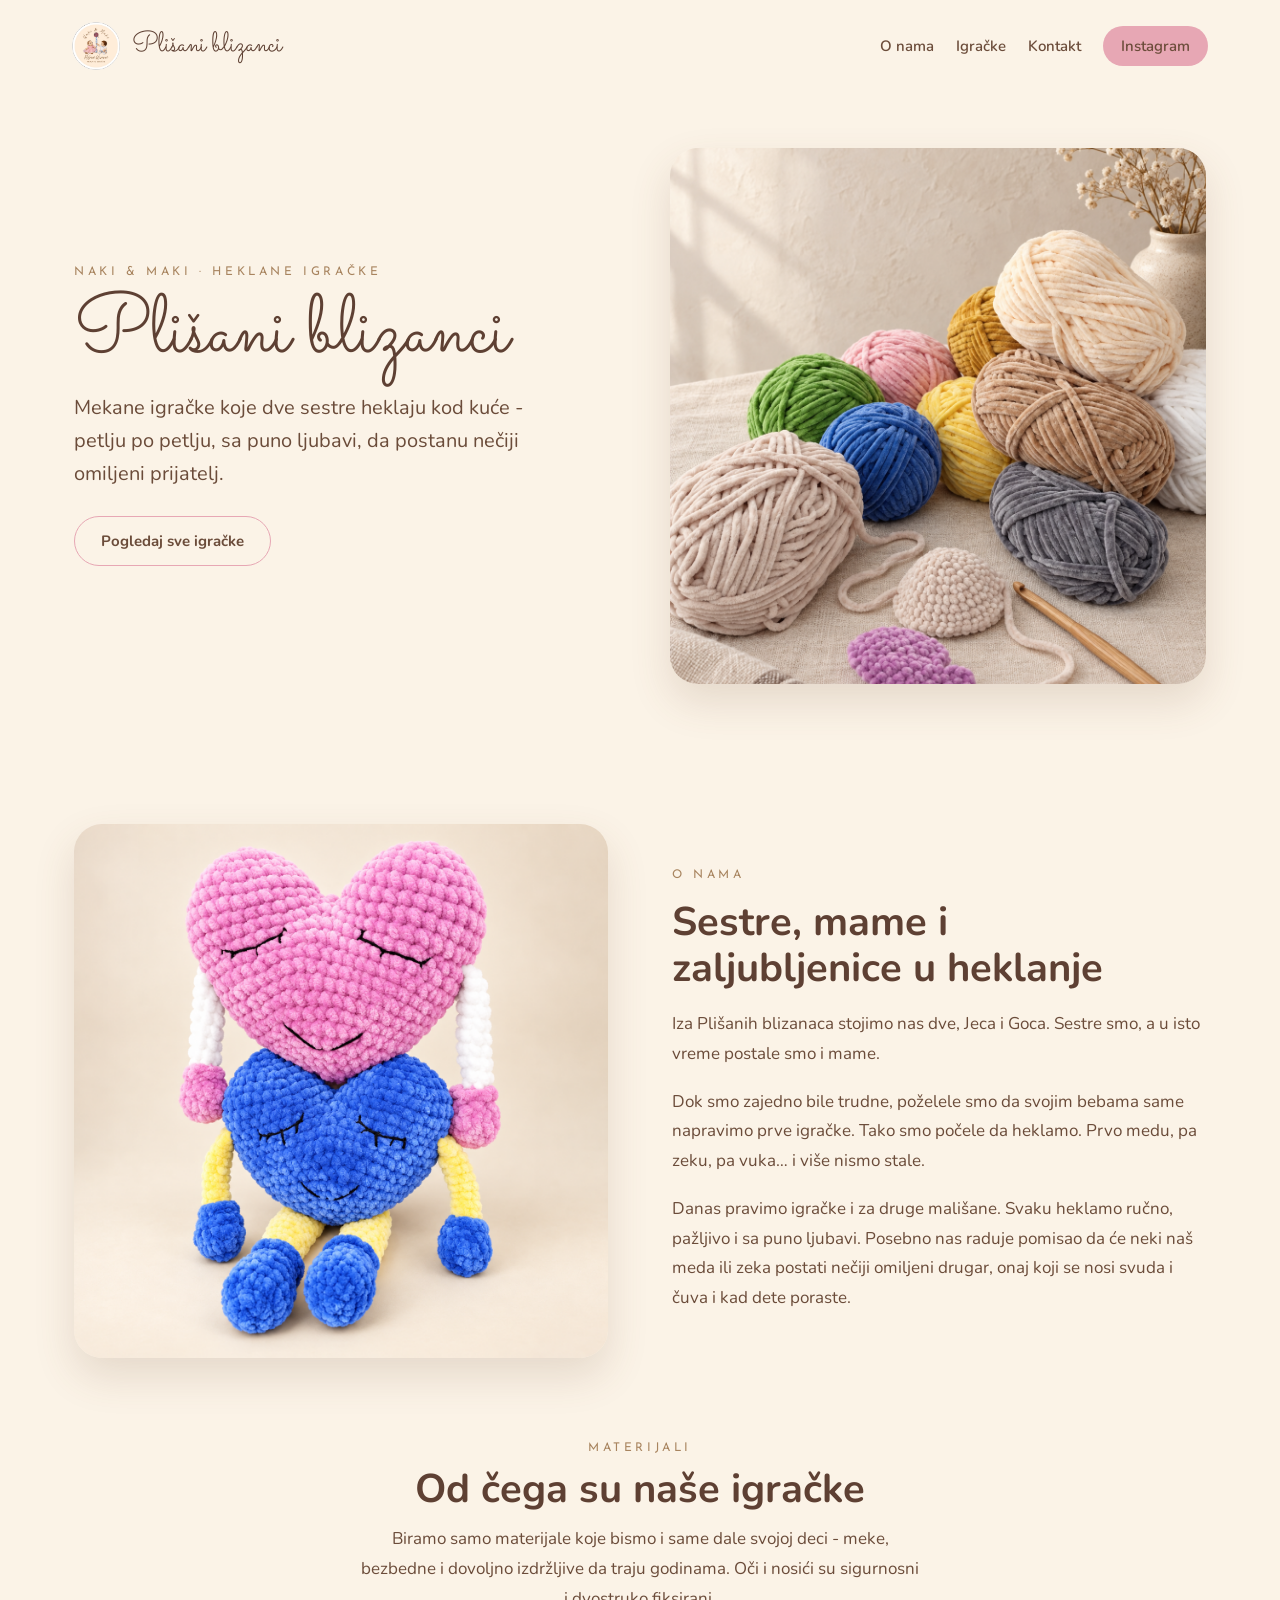
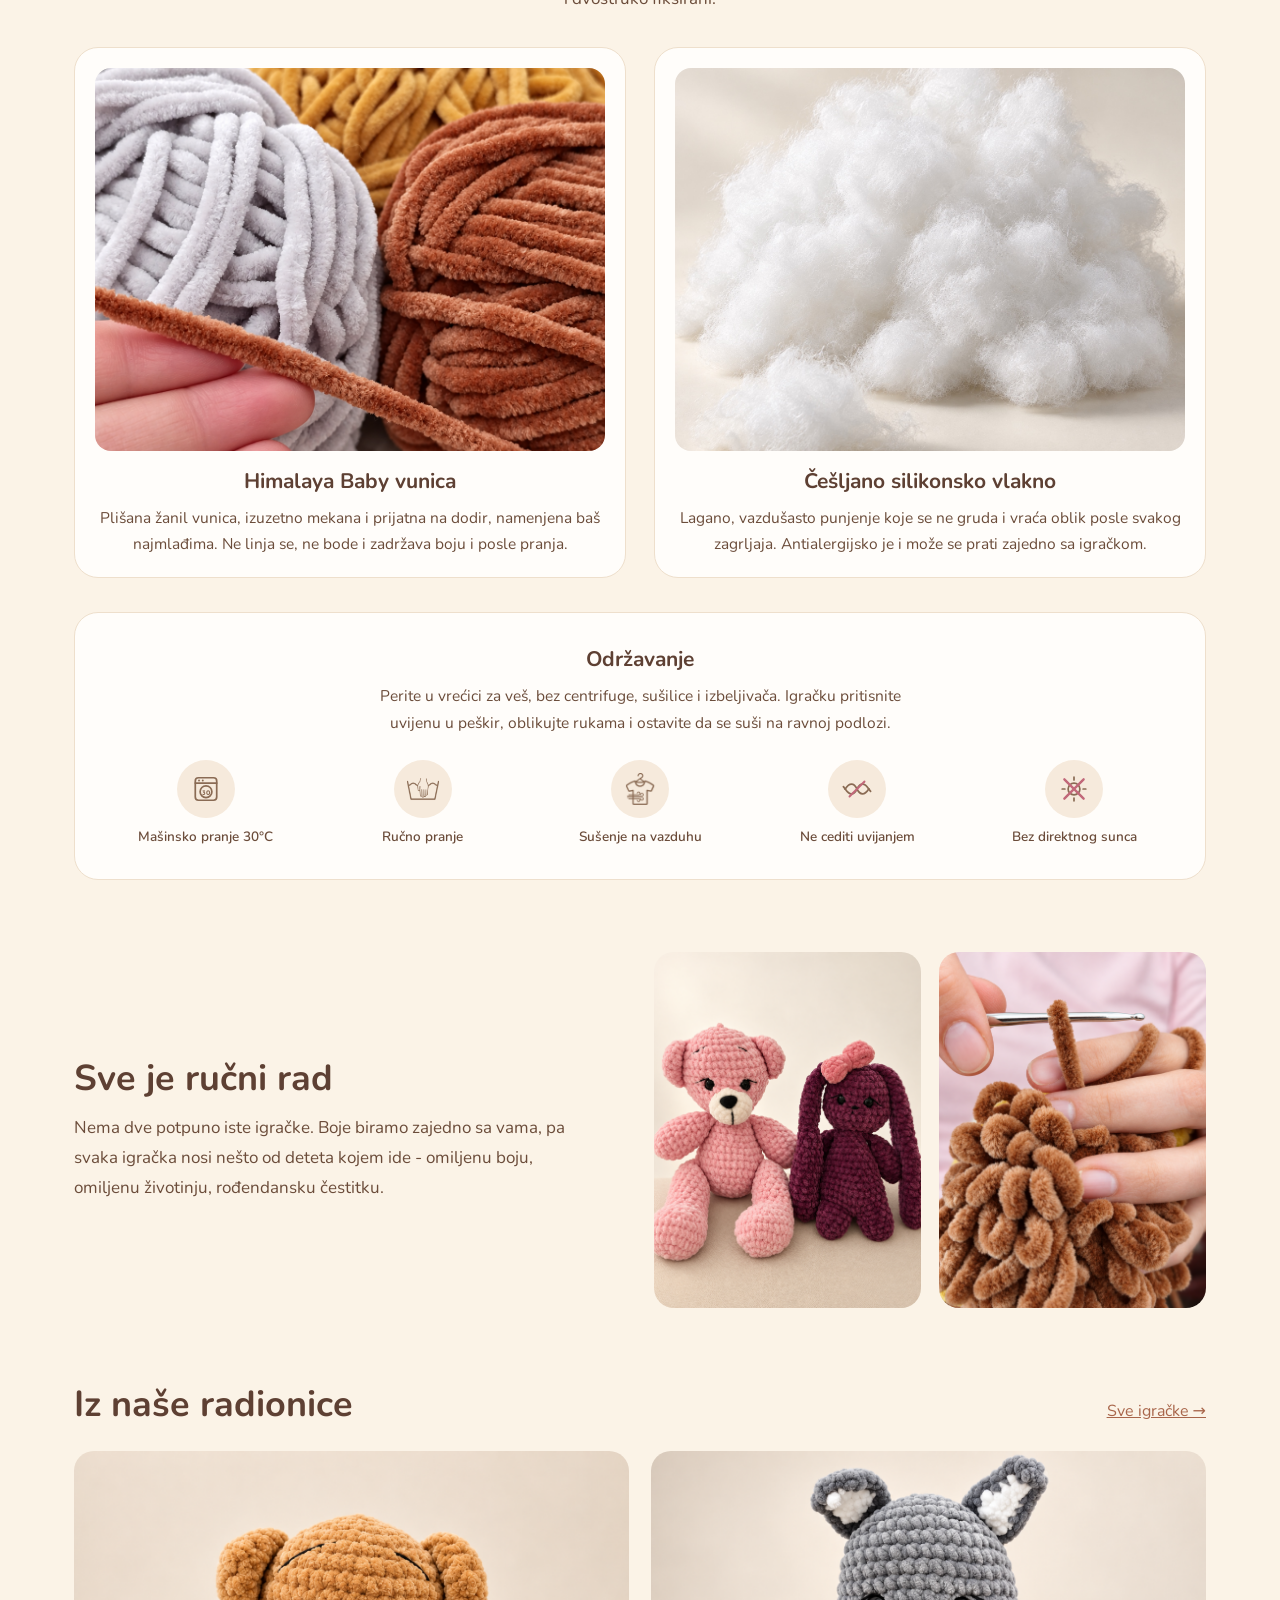
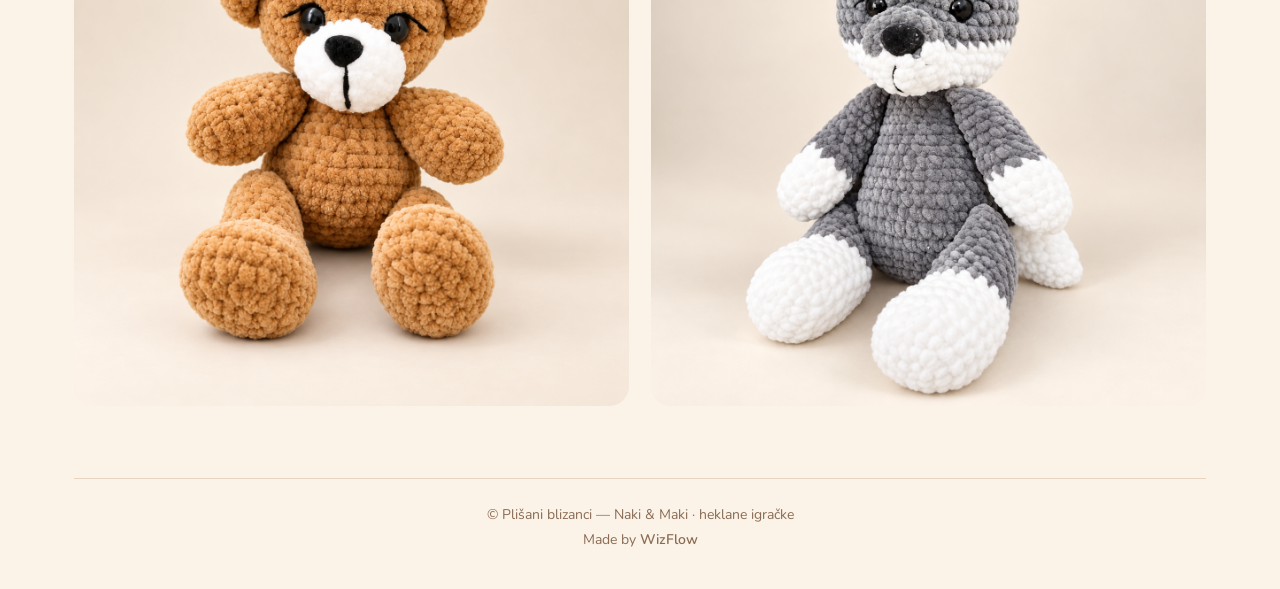
==== commit 784c0d5c: "Add files via upload" ====
--- a/index.html
+++ b/index.html
@@ -35,6 +35,7 @@
     <div class="menu">
       <a href="./index.html#o-nama">O nama</a>
       <a href="./igracke.html">Igračke</a>
+      <a href="./kontakt.html">Kontakt</a>
       <a class="ig" href="https://www.instagram.com/plisaniblizanci/" target="_blank" rel="noopener">Instagram</a>
     </div>
     <button class="burger" type="button" aria-label="Meni" aria-expanded="false" aria-controls="mobile-menu">
@@ -43,6 +44,7 @@
     <div class="mobile-menu" id="mobile-menu">
       <a href="./index.html#o-nama">O nama</a>
       <a href="./igracke.html">Igračke</a>
+      <a href="./kontakt.html">Kontakt</a>
       <a class="ig" href="https://www.instagram.com/plisaniblizanci/" target="_blank" rel="noopener">Instagram</a>
     </div>
   </nav>
--- a/styles.css
+++ b/styles.css
@@ -99,7 +99,18 @@
 .contact button{align-self:center;font:inherit;font-weight:700;font-size:15px;cursor:pointer;padding:14px 32px}
 .contact-alt{display:flex;flex-direction:column;align-items:center;gap:12px;padding-top:6px}
 .contact-alt span{font-size:14px;color:#8A6B54}
+.kontakt-grid{display:flex;flex-direction:column;gap:clamp(18px,3vw,28px);max-width:960px;margin:0 auto;padding-bottom:clamp(40px,6vw,72px)}
+.contact.kontakt-form form{max-width:none}
+.contact.kontakt-form{margin:0;padding:clamp(24px,4vw,40px) clamp(18px,4vw,36px)}
+.kontakt-info{display:grid;grid-template-columns:repeat(auto-fit,minmax(min(100%,280px),1fr));gap:clamp(16px,2.5vw,24px)}
+.info-card{background:#FFFDFA;border:1px solid var(--line);border-radius:22px;padding:22px 24px;display:flex;flex-direction:column;align-items:flex-start;gap:6px}
+.info-card .eyebrow{letter-spacing:.2em}
+.info-card p:not(.eyebrow){margin:0 0 10px;font-size:15px;line-height:1.6;color:var(--body)}
+.info-link{font-size:19px;font-weight:700;color:var(--brown);text-decoration:none;overflow-wrap:anywhere}
+.info-link:hover{color:#A8654A}
 @media (max-width:640px){
+  .info-card{align-items:center;text-align:center}
+  .kontakt-form{border-radius:22px}
   .menu{display:none}
   .burger{display:flex}
   .mobile-menu{display:flex}
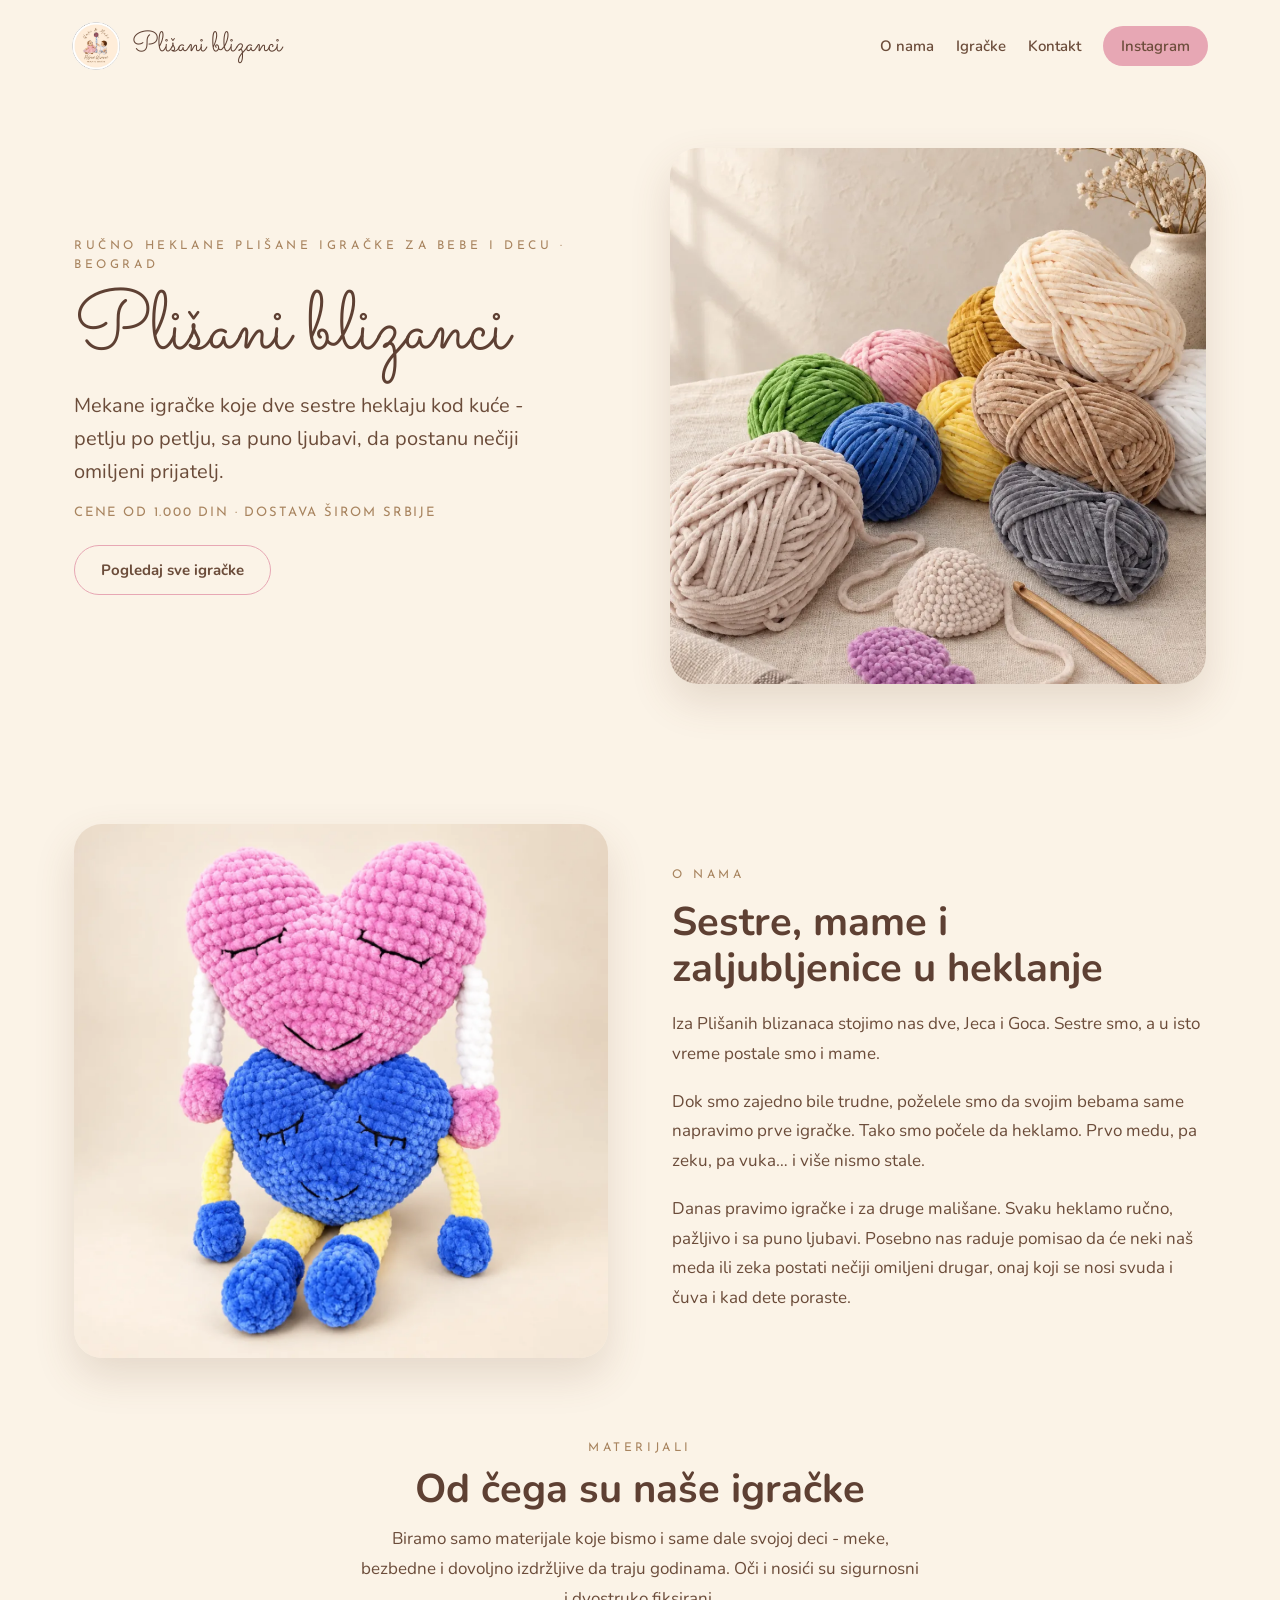
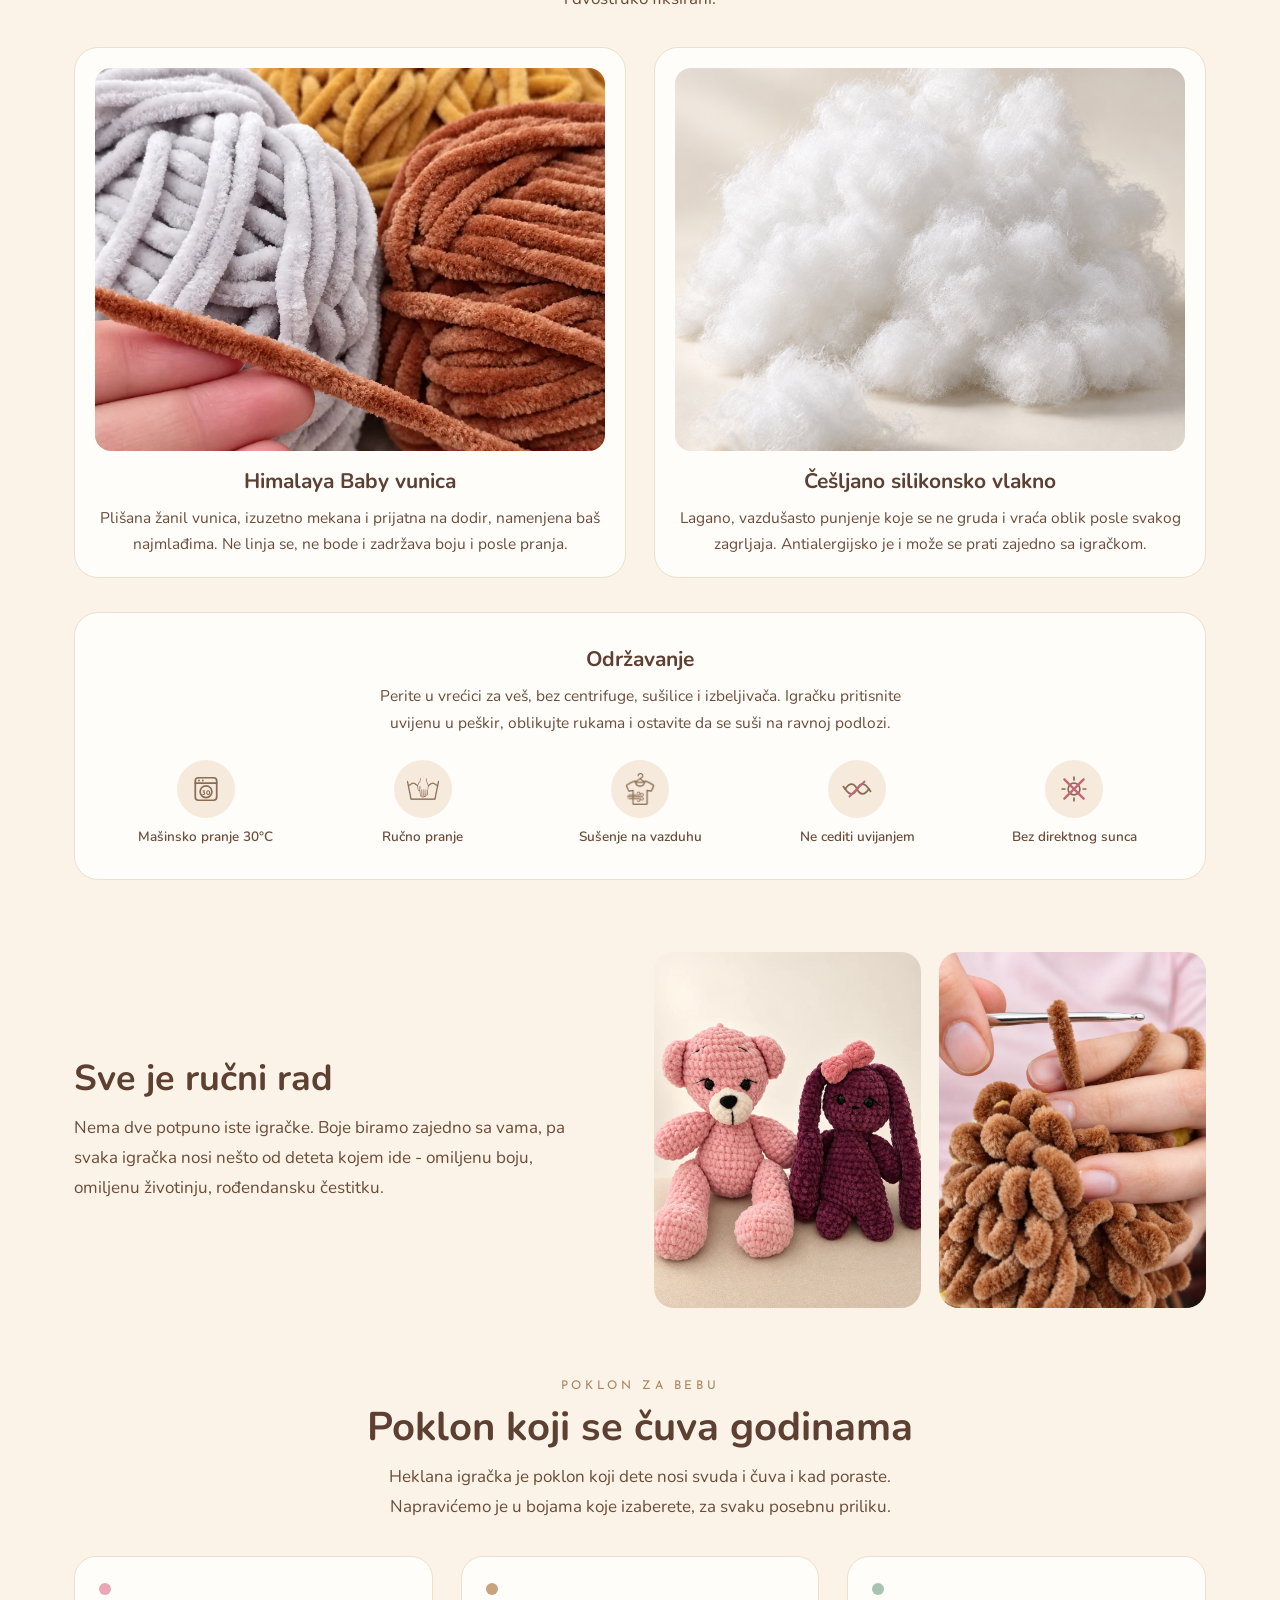
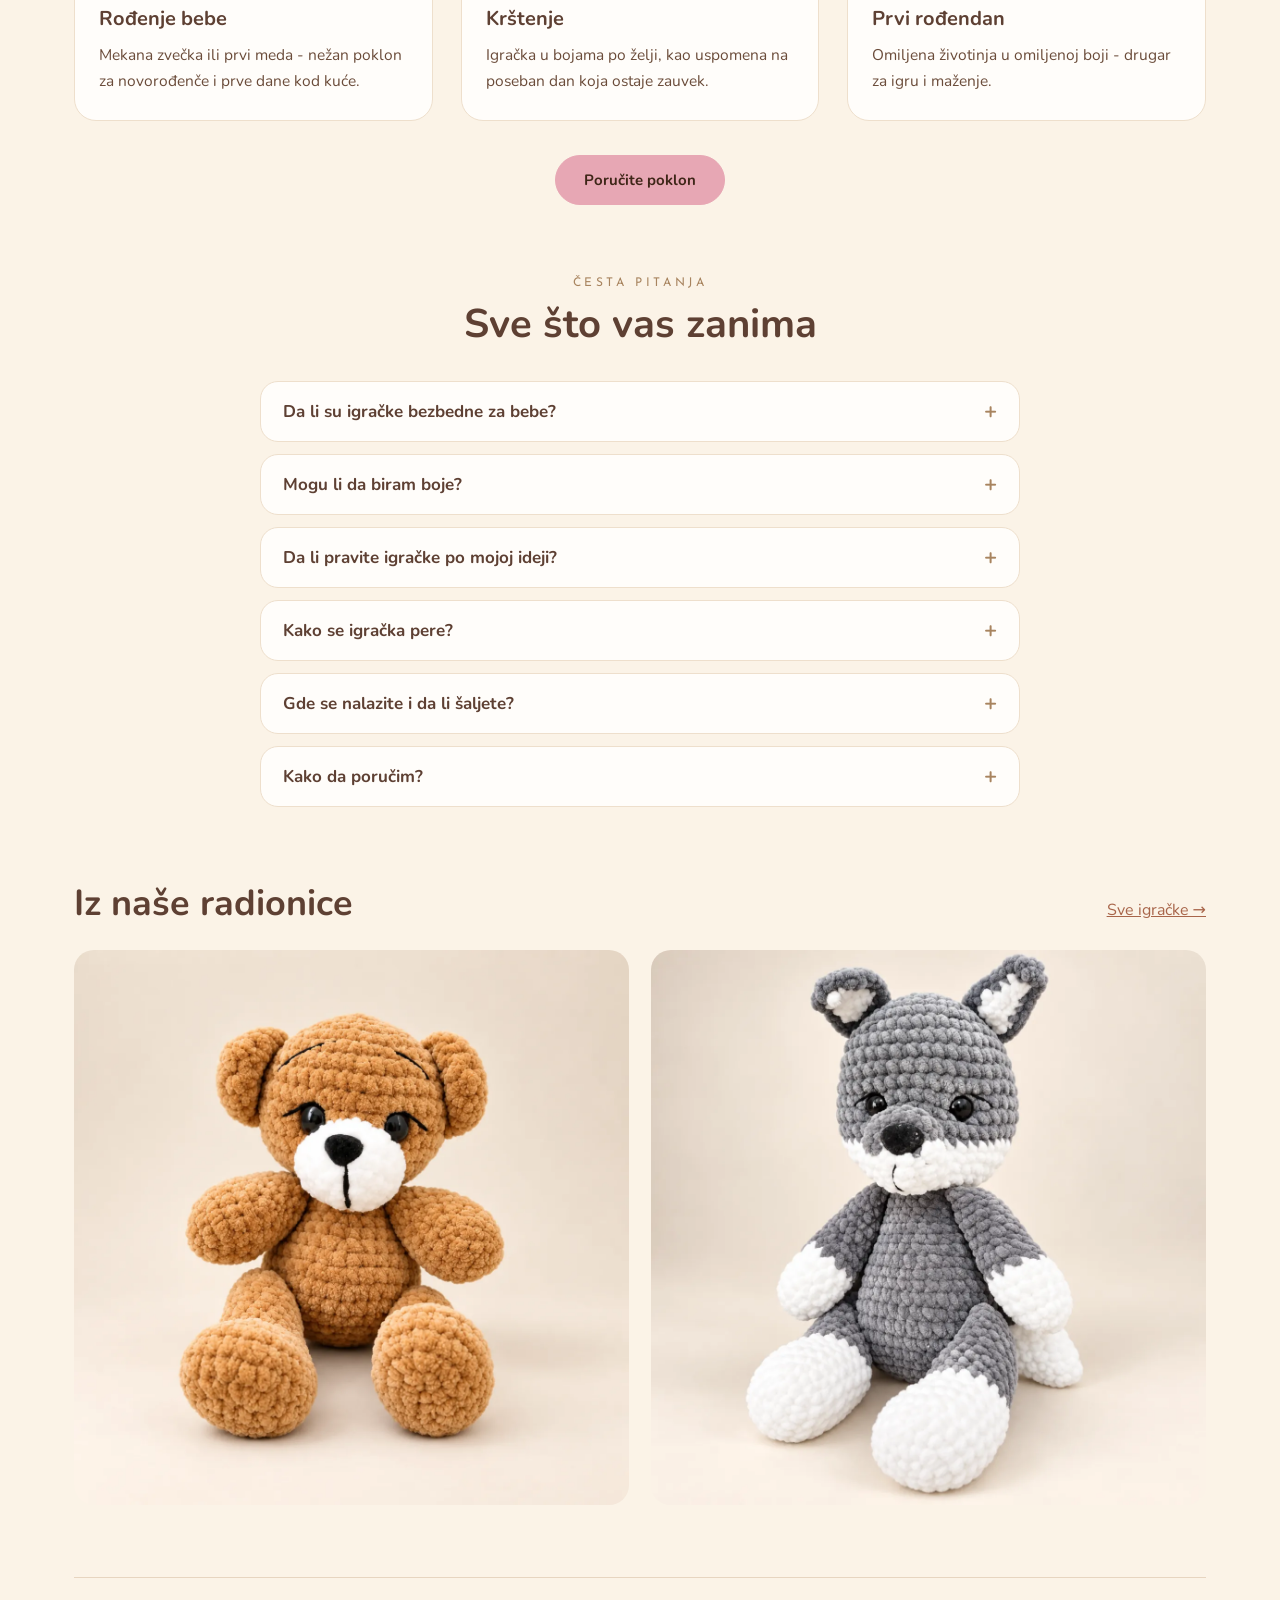
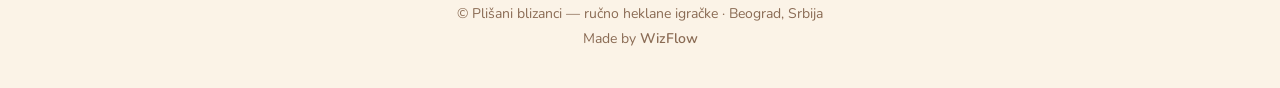
==== commit a28098f0: "Add files via upload" ====
--- a/index.html
+++ b/index.html
@@ -3,27 +3,27 @@
 <head>
 <meta charset="utf-8">
 <meta name="viewport" content="width=device-width, initial-scale=1">
-<title>Plišani blizanci — ručno heklane igračke za bebe i decu</title>
-<meta name="description" content="Ručno heklane plišane igračke za bebe i decu od mekane, bezbedne žanil vunice. Mede, zeke, dinosaurusi i zvečke u bojama po želji. Poručite preko Instagrama ili kontakt forme.">
-<meta name="keywords" content="heklane igračke, ručno rađene igračke, amigurumi, plišane igračke, igračke za bebe, zvečke, poklon za bebu, Srbija">
+<title>Heklane plišane igračke za bebe i decu, ručni rad – Beograd | Plišani blizanci</title>
+<meta name="description" content="Ručno heklane plišane igračke za bebe i decu od mekane, bezbedne žanil vunice. Mede, zeke, dinosaurusi i zvečke u bojama po želji. Cene od 1.000 din. Idealan poklon za bebu. Beograd, dostava širom Srbije.">
 <meta name="robots" content="index, follow">
 <meta name="theme-color" content="#FBF3E7">
-<link rel="canonical" href="https://bebaweb.github.io/plisaniblizanci/">
+<link rel="canonical" href="https://plisaniblizanci.com/">
 <meta property="og:type" content="website">
 <meta property="og:locale" content="sr_RS">
 <meta property="og:site_name" content="Plišani blizanci">
 <meta property="og:title" content="Plišani blizanci — ručno heklane igračke">
 <meta property="og:description" content="Mekane igračke koje dve sestre heklaju kod kuće - petlju po petlju, sa puno ljubavi.">
-<meta property="og:url" content="https://bebaweb.github.io/plisaniblizanci/">
-<meta property="og:image" content="https://bebaweb.github.io/plisaniblizanci/assets/vunica.png">
+<meta property="og:url" content="https://plisaniblizanci.com/">
+<meta property="og:image" content="https://plisaniblizanci.com/assets/meda-zeka-roze.png">
 <meta name="twitter:card" content="summary_large_image">
-<script type="application/ld+json">{"@context":"https://schema.org","@type":"Store","name":"Plišani blizanci","alternateName":"Naki & Maki","description":"Ručno heklane plišane igračke za bebe i decu od mekane Himalaya Baby žanil vunice. Igračke po meri, u bojama po želji.","url":"https://bebaweb.github.io/plisaniblizanci/","logo":"https://bebaweb.github.io/plisaniblizanci/assets/logo.jpeg","image":"https://bebaweb.github.io/plisaniblizanci/assets/vunica.png","email":"plisaniblizanci@gmail.com","address":{"@type":"PostalAddress","addressCountry":"RS"},"areaServed":"RS","sameAs":["https://www.instagram.com/plisaniblizanci/"]}</script>
+<script type="application/ld+json">{"@context":"https://schema.org","@type":"Store","name":"Plišani blizanci","alternateName":"Naki & Maki","description":"Ručno heklane plišane igračke za bebe i decu od mekane Himalaya Baby žanil vunice. Igračke po meri, u bojama po želji.","url":"https://plisaniblizanci.com/","logo":"https://plisaniblizanci.com/assets/logo.jpeg","image":"https://plisaniblizanci.com/assets/meda-zeka-roze.png","email":"plisaniblizanci@gmail.com","address":{"@type":"PostalAddress","addressLocality":"Beograd","addressCountry":"RS"},"areaServed":[{"@type":"City","name":"Beograd"},{"@type":"Country","name":"Srbija"}],"sameAs":["https://www.instagram.com/plisaniblizanci/"]}</script>
+<script type="application/ld+json">{"@context":"https://schema.org","@type":"FAQPage","mainEntity":[{"@type":"Question","name":"Da li su igračke bezbedne za bebe?","acceptedAnswer":{"@type":"Answer","text":"Da. Koristimo Himalaya Baby žanil vunicu namenjenu najmlađima i antialergijsko silikonsko punjenje. Oči i nosići su sigurnosni i dvostruko fiksirani."}},{"@type":"Question","name":"Mogu li da biram boje?","acceptedAnswer":{"@type":"Answer","text":"Možete. Svaku igračku pravimo u bojama po vašoj želji - ista igračka može da bude u bilo kojoj nijansi."}},{"@type":"Question","name":"Da li pravite igračke po mojoj ideji?","acceptedAnswer":{"@type":"Answer","text":"Pravimo. Pošaljite nam opis ili sliku, pa ćemo vam reći da li možemo i koliko traje izrada."}},{"@type":"Question","name":"Kako se igračka pere?","acceptedAnswer":{"@type":"Answer","text":"Mašinski na 30°C u vrećici za veš, bez centrifuge, ili ručno. Sušiti na vazduhu, na ravnoj podlozi."}},{"@type":"Question","name":"Gde se nalazite i da li šaljete?","acceptedAnswer":{"@type":"Answer","text":"Nalazimo se u Beogradu, a igračke šaljemo širom Srbije putem Post Expressa. Sve detalje oko dostave dogovaramo sa vama prilikom porudžbine."}},{"@type":"Question","name":"Kako da poručim?","acceptedAnswer":{"@type":"Answer","text":"Pošaljite nam poruku na Instagramu @plisaniblizanci ili preko kontakt forme na sajtu. Odgovaramo u roku od 24h."}}]}</script>
 <link rel="icon" href="./assets/logo.jpeg">
 <link rel="apple-touch-icon" href="./assets/logo.jpeg">
 <link rel="preconnect" href="https://fonts.googleapis.com">
 <link rel="preconnect" href="https://fonts.gstatic.com" crossorigin>
 <link href="https://fonts.googleapis.com/css2?family=Nunito:wght@300;400;600;700&family=Sacramento&family=Josefin+Sans:wght@400;600&display=swap" rel="stylesheet">
-<link rel="stylesheet" href="./styles.css">
+<link rel="stylesheet" href="./styles.css?v=7">
 </head>
 <body>
 <div class="wrap">
@@ -51,18 +51,19 @@
 
   <header class="hero">
     <div class="col">
-      <p class="eyebrow">Naki &amp; Maki · heklane igračke</p>
-      <h1 class="script">Plišani blizanci</h1>
+      <h1 class="eyebrow">Ručno heklane plišane igračke za bebe i decu · Beograd</h1>
+      <p class="script">Plišani blizanci</p>
       <p class="lead">Mekane igračke koje dve sestre heklaju kod kuće - petlju po petlju, sa puno ljubavi, da postanu nečiji omiljeni prijatelj.</p>
+      <p class="hero-note">Cene od 1.000 din · Dostava širom Srbije</p>
       <div class="btnrow">
         <a class="btn-ghost" href="./igracke.html">Pogledaj sve igračke</a>
       </div>
     </div>
-    <img class="photo" src="./assets/vunica.png" alt="Plišana vunica i heklica na stolu">
+    <img class="photo" src="./assets/vunica.webp" alt="Plišana vunica i heklica na stolu">
   </header>
 
   <section class="about" id="o-nama">
-    <img class="photo" src="./assets/srca-par.png" alt="Heklana srca, roze i plavo">
+    <img class="photo" src="./assets/srca-par.webp" alt="Heklana srca, roze i plavo">
     <div class="col">
       <p class="eyebrow">O nama</p>
       <h2 class="head">Sestre, mame i zaljubljenice u heklanje</h2>
@@ -80,7 +81,7 @@
     </div>
     <div class="mat-grid">
       <div class="mat-card">
-        <img loading="lazy" src="./assets/vunica-materijal.png" alt="Klupka Himalaya Baby žanil vunice">
+        <img loading="lazy" src="./assets/vunica-materijal.webp" alt="Klupka Himalaya Baby žanil vunice">
         <div class="mat-text">
           <h3>Himalaya Baby vunica</h3>
           <p>Plišana žanil vunica, izuzetno mekana i prijatna na dodir, namenjena baš najmlađima. Ne linja se, ne bode i zadržava boju i posle pranja.</p>
@@ -130,8 +131,37 @@
       <p class="body">Nema dve potpuno iste igračke. Boje biramo zajedno sa vama, pa svaka igračka nosi nešto od deteta kojem ide - omiljenu boju, omiljenu životinju, rođendansku čestitku.</p>
     </div>
     <div class="pair">
-      <img loading="lazy" src="./assets/meda-zeka-roze.png" alt="Heklani roze meda i bordo zeka">
-      <img loading="lazy" src="./assets/heklanje-detalj.png" alt="Ruke koje heklaju braon žanil predivom">
+      <img loading="lazy" src="./assets/meda-zeka-roze.webp" alt="Heklani roze meda i bordo zeka">
+      <img loading="lazy" src="./assets/heklanje-detalj.webp" alt="Ruke koje heklaju braon žanil predivom">
+    </div>
+  </section>
+
+  <section class="gift" id="poklon">
+    <div class="mat-head">
+      <p class="eyebrow">Poklon za bebu</p>
+      <h2 class="head">Poklon koji se čuva godinama</h2>
+      <p class="body">Heklana igračka je poklon koji dete nosi svuda i čuva i kad poraste. Napravićemo je u bojama koje izaberete, za svaku posebnu priliku.</p>
+    </div>
+    <div class="info">
+      <div><span class="dot" style="background:#E7A7B4"></span><h3>Rođenje bebe</h3><p>Mekana zvečka ili prvi meda - nežan poklon za novorođenče i prve dane kod kuće.</p></div>
+      <div><span class="dot" style="background:#C9A27E"></span><h3>Krštenje</h3><p>Igračka u bojama po želji, kao uspomena na poseban dan koja ostaje zauvek.</p></div>
+      <div><span class="dot" style="background:#A8C3B0"></span><h3>Prvi rođendan</h3><p>Omiljena životinja u omiljenoj boji - drugar za igru i maženje.</p></div>
+    </div>
+    <div class="btnrow center"><a class="btn-pink" href="./kontakt.html">Poručite poklon</a></div>
+  </section>
+
+  <section class="faq" id="pitanja">
+    <div class="mat-head">
+      <p class="eyebrow">Česta pitanja</p>
+      <h2 class="head">Sve što vas zanima</h2>
+    </div>
+    <div class="faq-list">
+      <details><summary>Da li su igračke bezbedne za bebe?</summary><p>Da. Koristimo Himalaya Baby žanil vunicu namenjenu najmlađima i antialergijsko silikonsko punjenje. Oči i nosići su sigurnosni i dvostruko fiksirani.</p></details>
+      <details><summary>Mogu li da biram boje?</summary><p>Možete. Svaku igračku pravimo u bojama po vašoj želji - ista igračka može da bude u bilo kojoj nijansi.</p></details>
+      <details><summary>Da li pravite igračke po mojoj ideji?</summary><p>Pravimo. Pošaljite nam opis ili sliku, pa ćemo vam reći da li možemo i koliko traje izrada.</p></details>
+      <details><summary>Kako se igračka pere?</summary><p>Mašinski na 30°C u vrećici za veš, bez centrifuge, ili ručno. Sušiti na vazduhu, na ravnoj podlozi.</p></details>
+      <details><summary>Gde se nalazite i da li šaljete?</summary><p>Nalazimo se u Beogradu, a igračke šaljemo širom Srbije putem Post Expressa. Sve detalje oko dostave dogovaramo sa vama prilikom porudžbine.</p></details>
+      <details><summary>Kako da poručim?</summary><p>Pošaljite nam poruku na Instagramu @plisaniblizanci ili preko kontakt forme na sajtu. Odgovaramo u roku od 24h.</p></details>
     </div>
   </section>
 
@@ -141,14 +171,14 @@
       <a href="./igracke.html">Sve igračke →</a>
     </div>
     <div class="strip">
-      <img loading="lazy" src="./assets/meda-braon.png" alt="Heklani braon meda">
-      <img loading="lazy" src="./assets/vuk.png" alt="Heklani vuk">
+      <img loading="lazy" src="./assets/meda-braon.webp" alt="Heklani braon meda">
+      <img loading="lazy" src="./assets/vuk.webp" alt="Heklani vuk">
     </div>
   </section>
 
 
   <footer class="plain">
-    <span>© Plišani blizanci — Naki &amp; Maki · heklane igračke</span>
+    <span>© Plišani blizanci — ručno heklane igračke · Beograd, Srbija</span>
     <span>Made by <a href="https://wizflowdev.com/" target="_blank" rel="noopener">WizFlow</a></span>
   </footer>
 </div>
--- a/styles.css
+++ b/styles.css
@@ -23,7 +23,7 @@
 .hero{display:grid;grid-template-columns:repeat(auto-fit,minmax(min(100%,320px),1fr));gap:clamp(28px,5vw,60px);align-items:center;padding:clamp(28px,5vw,56px) 0}
 .col{display:flex;flex-direction:column;gap:18px}
 .eyebrow{margin:0;font-family:'Josefin Sans',sans-serif;letter-spacing:.3em;text-transform:uppercase;font-size:12px;color:var(--muted)}
-h1.script{margin:0;font-family:Sacramento,cursive;font-weight:400;font-size:clamp(50px,8vw,82px);line-height:.95;color:var(--brown)}
+.script{margin:0;font-family:Sacramento,cursive;font-weight:400;font-size:clamp(50px,8vw,82px);line-height:.95;color:var(--brown)}
 .lead{margin:0;max-width:44ch;font-size:clamp(17px,2.2vw,20px);line-height:1.65;color:var(--body);text-wrap:pretty}
 .btnrow{display:flex;flex-wrap:wrap;gap:12px;padding-top:8px}
 .btn-ghost{display:inline-flex;align-items:center;background:transparent;color:var(--body);text-decoration:none;font-weight:700;font-size:15px;padding:14px 26px;border-radius:999px;border:1.5px solid var(--pink)}
@@ -121,3 +121,16 @@
   .contact button,.contact-alt a{width:100%;justify-content:center;text-align:center}
   .hero,.about,.handmade{text-align:center}
 }
+h1.eyebrow{font-weight:400;line-height:1.6}
+.gift,.faq{display:flex;flex-direction:column;gap:clamp(22px,3vw,34px);padding-bottom:clamp(40px,6vw,72px)}
+.gift .info{padding-bottom:0}
+.btnrow.center{justify-content:center;padding-top:0}
+.faq-list{display:flex;flex-direction:column;gap:12px;width:100%;max-width:760px;margin:0 auto}
+.faq details{background:#FFFDFA;border:1px solid var(--line);border-radius:18px;padding:18px 22px}
+.faq summary{cursor:pointer;font-size:17px;font-weight:700;color:var(--brown);list-style:none;display:flex;justify-content:space-between;gap:16px}
+.faq summary::-webkit-details-marker{display:none}
+.faq summary::after{content:"+";font-size:22px;line-height:1;color:var(--muted)}
+.faq details[open] summary::after{content:"–"}
+.faq details p{margin:12px 0 0;font-size:15.5px;line-height:1.7;color:var(--body);text-wrap:pretty}
+.cardtext .price{margin:2px 0 0;font-size:18px;font-weight:700;color:#A8654A}
+.hero-note{margin:0;font-family:'Josefin Sans',sans-serif;font-size:13px;letter-spacing:.14em;text-transform:uppercase;color:var(--muted)}
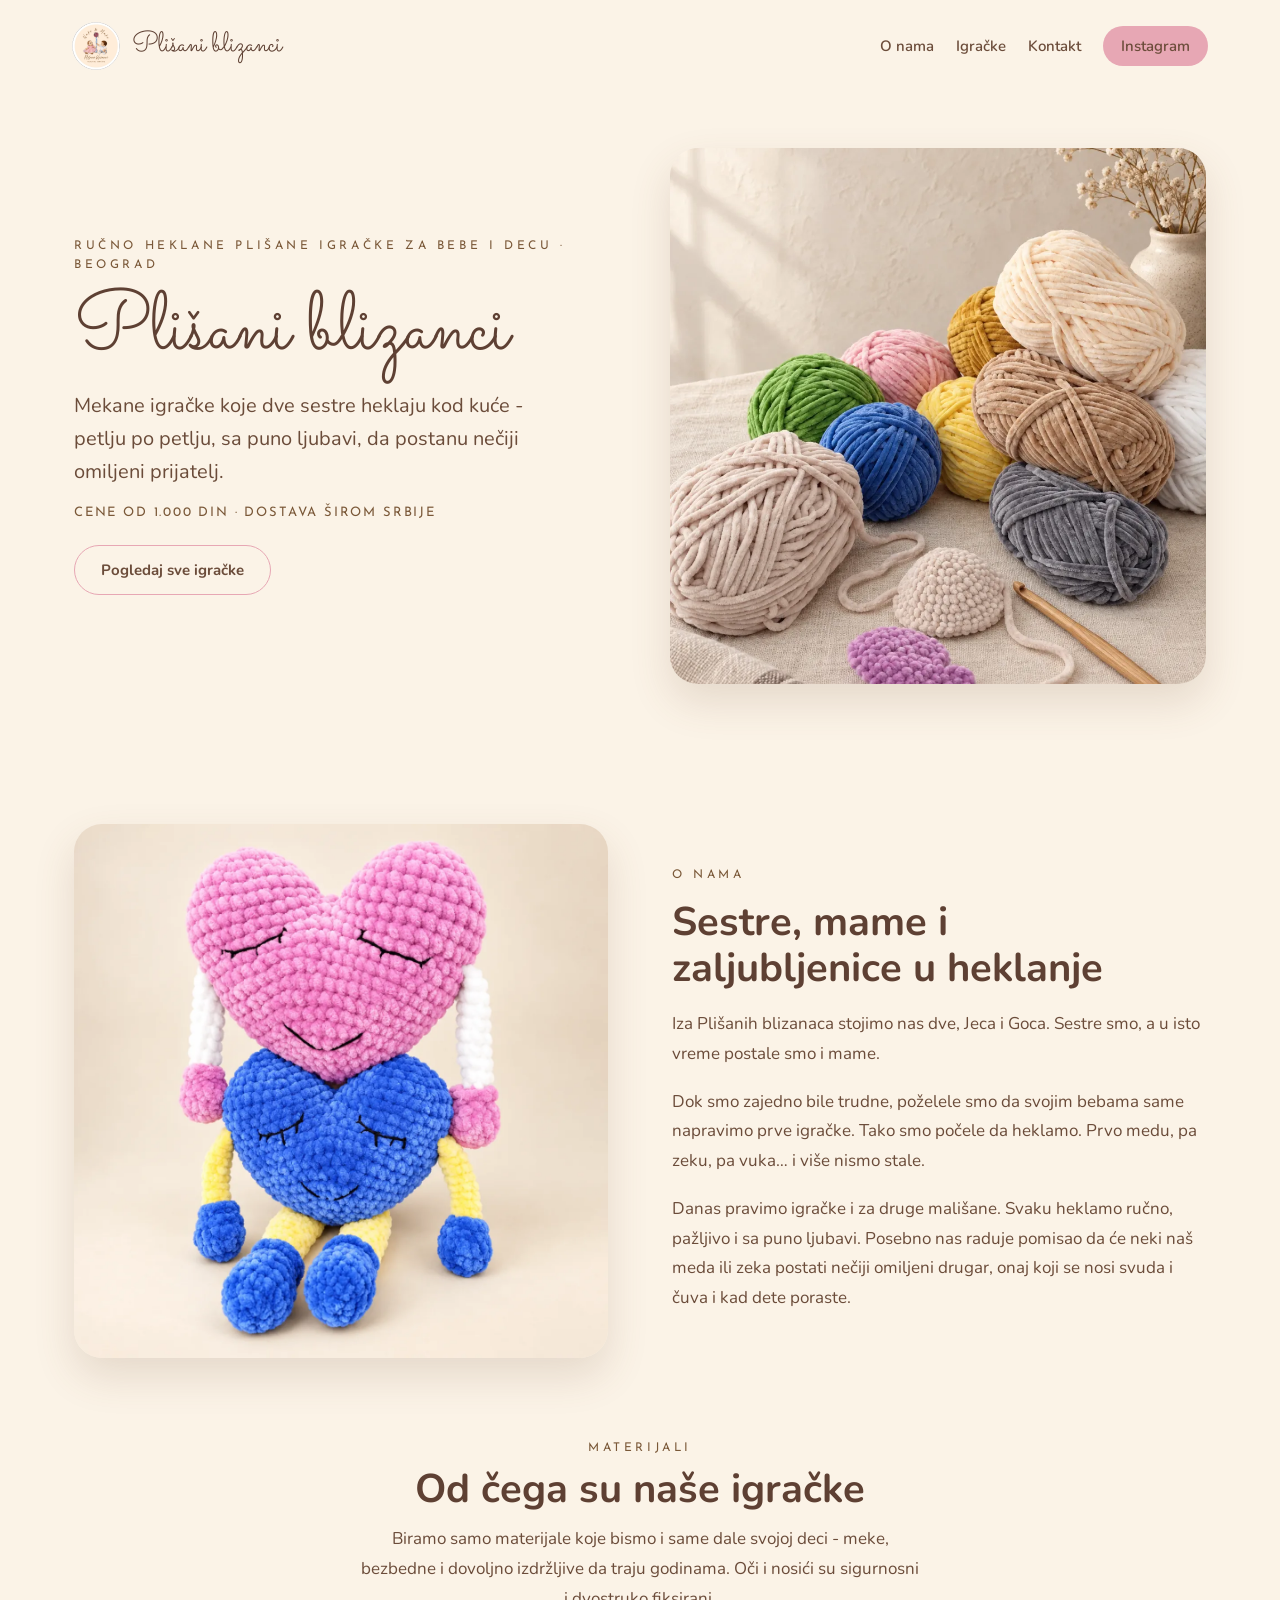
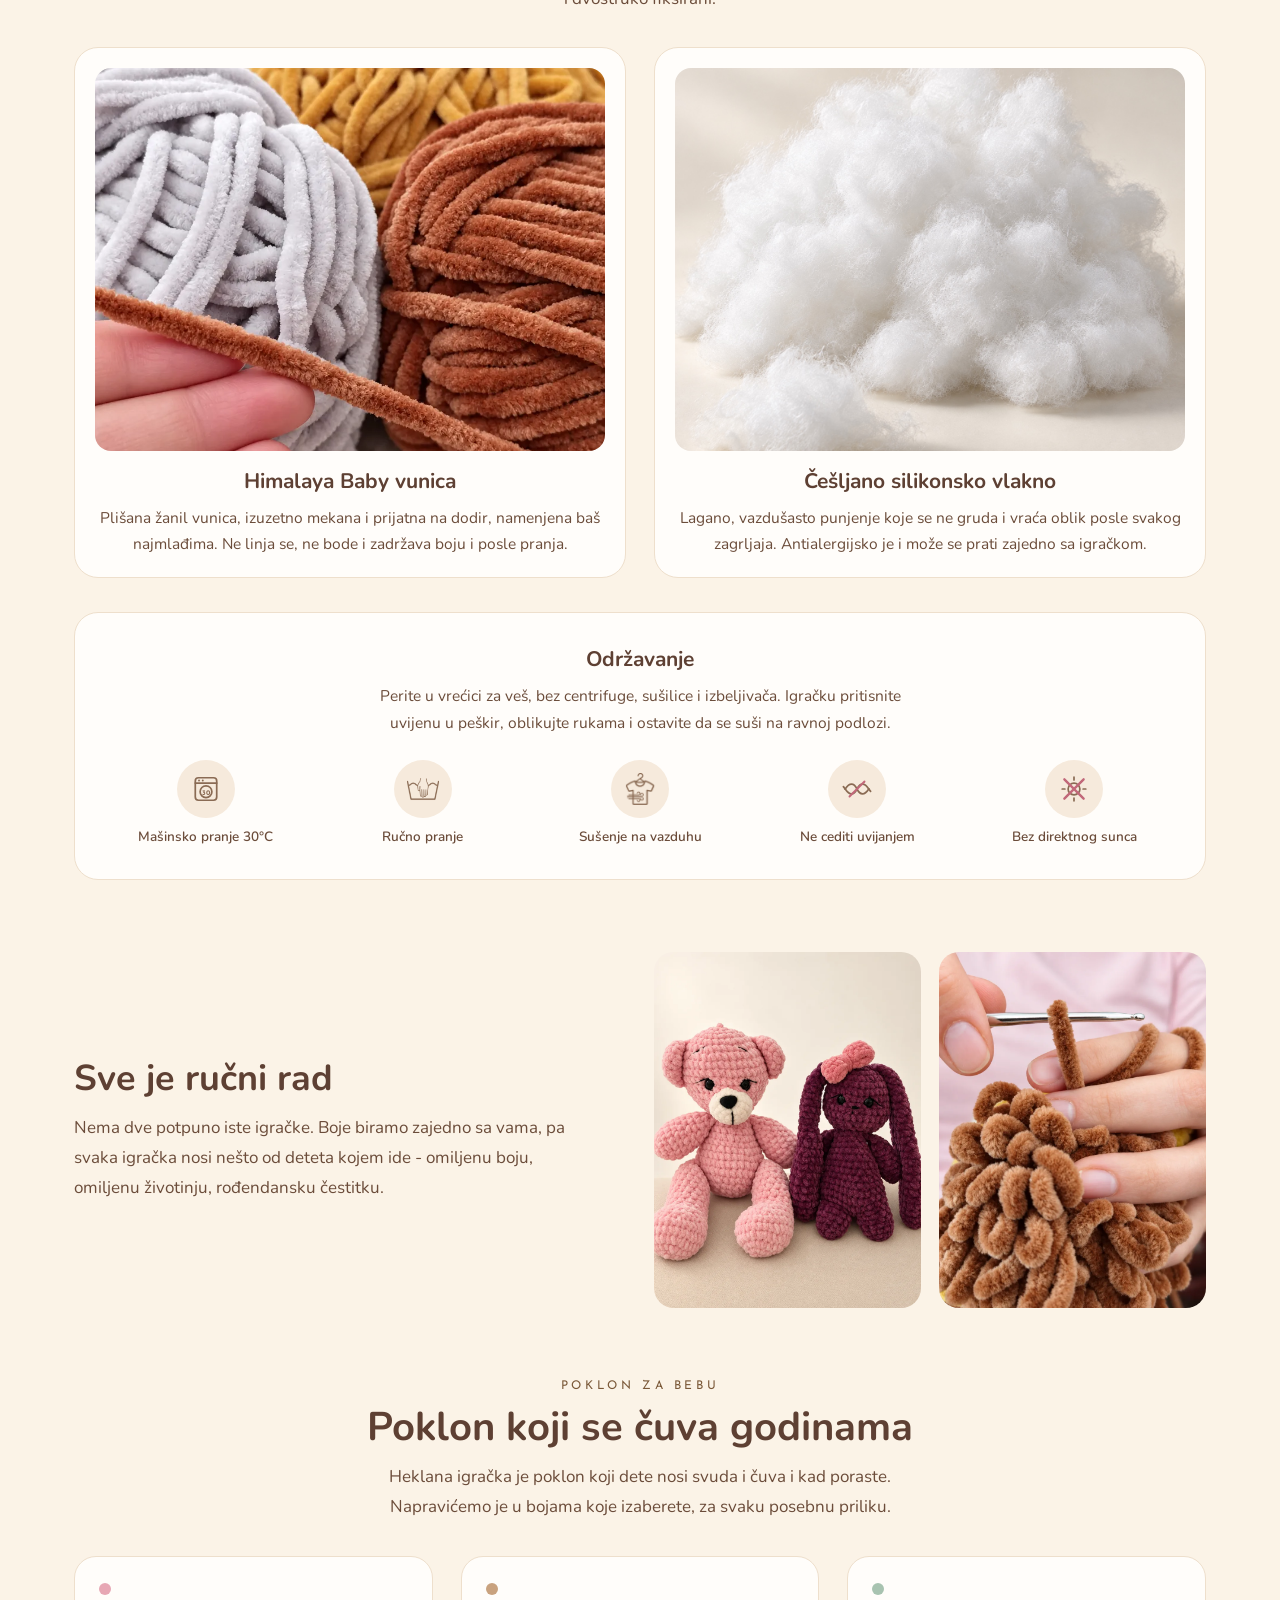
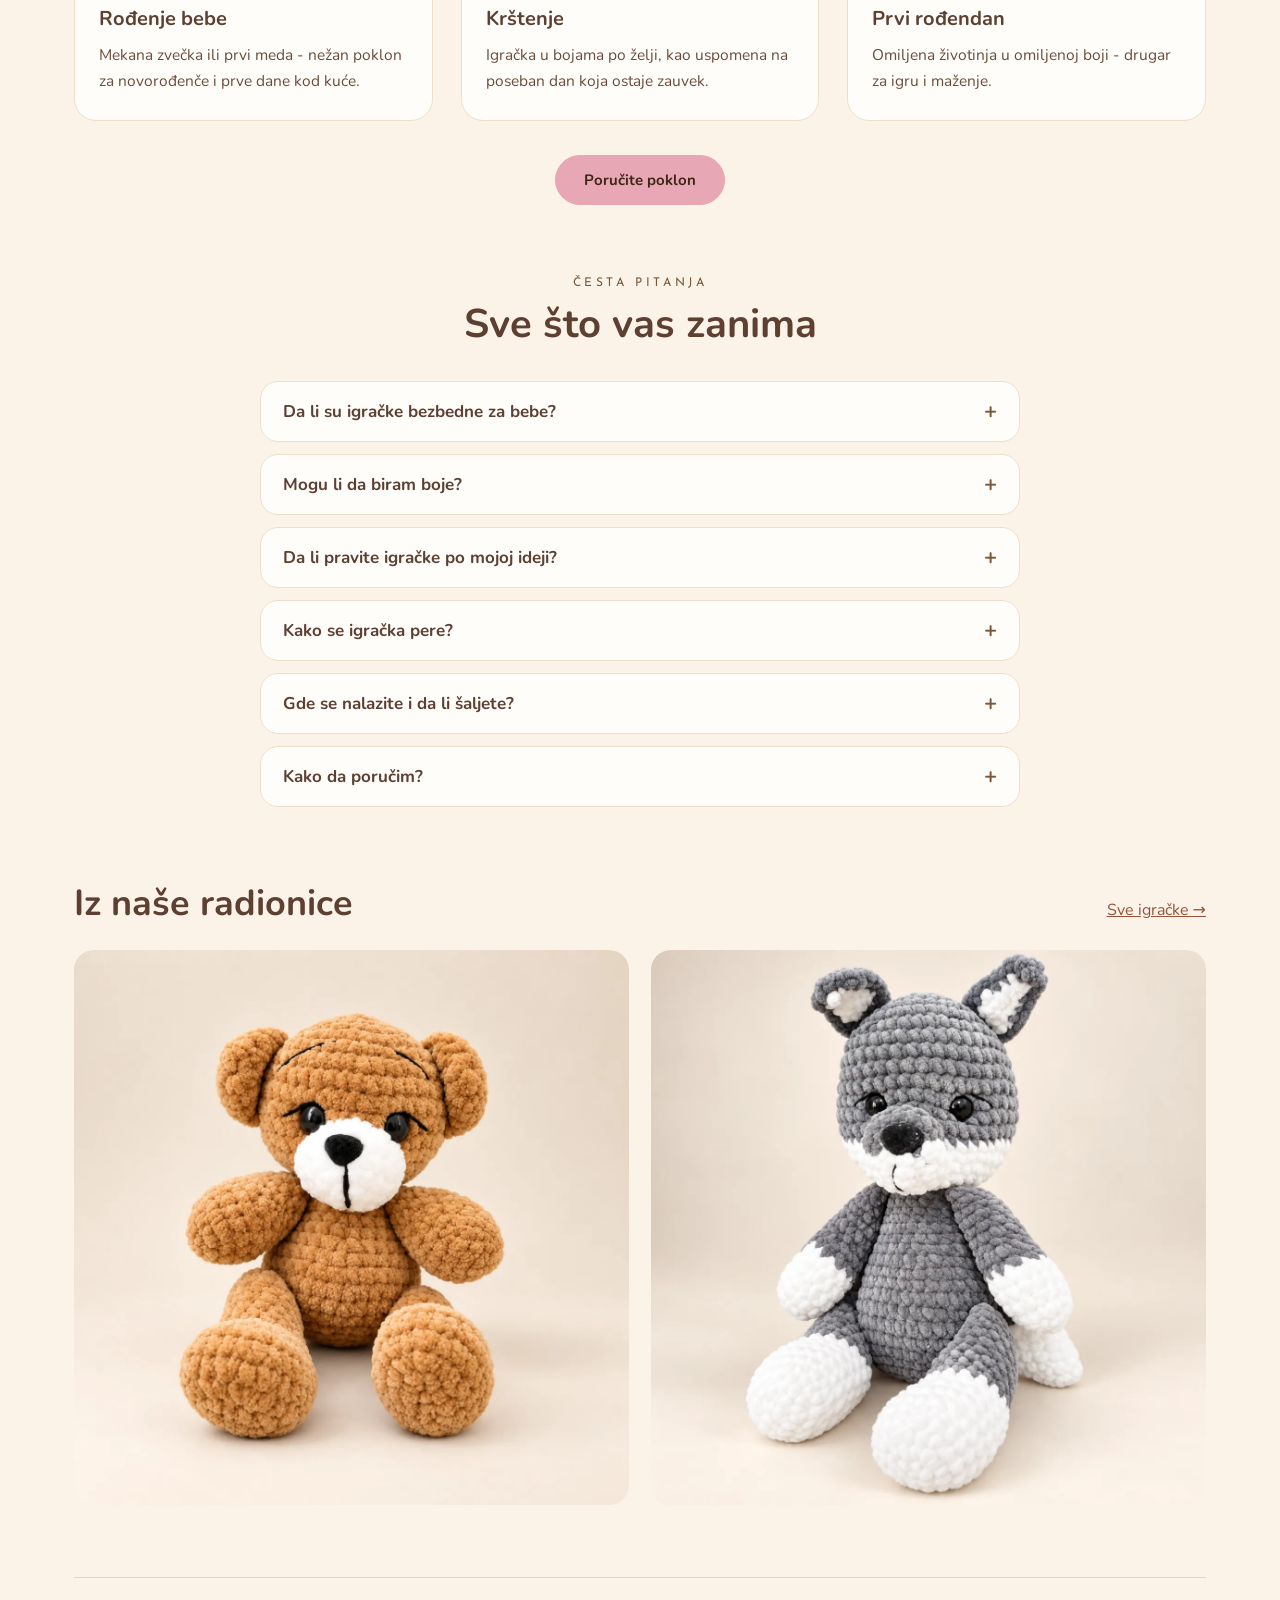
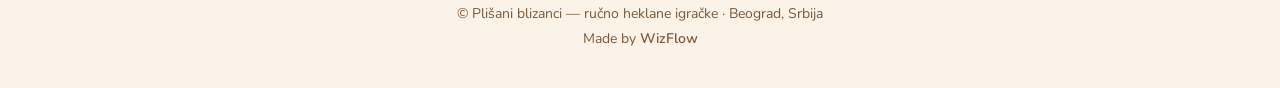
==== commit c86f8e44: "Add files via upload" ====
--- a/index.html
+++ b/index.html
@@ -16,20 +16,22 @@
 <meta property="og:url" content="https://plisaniblizanci.com/">
 <meta property="og:image" content="https://plisaniblizanci.com/assets/meda-zeka-roze.png">
 <meta name="twitter:card" content="summary_large_image">
-<script type="application/ld+json">{"@context":"https://schema.org","@type":"Store","name":"Plišani blizanci","alternateName":"Naki & Maki","description":"Ručno heklane plišane igračke za bebe i decu od mekane Himalaya Baby žanil vunice. Igračke po meri, u bojama po želji.","url":"https://plisaniblizanci.com/","logo":"https://plisaniblizanci.com/assets/logo.jpeg","image":"https://plisaniblizanci.com/assets/meda-zeka-roze.png","email":"plisaniblizanci@gmail.com","address":{"@type":"PostalAddress","addressLocality":"Beograd","addressCountry":"RS"},"areaServed":[{"@type":"City","name":"Beograd"},{"@type":"Country","name":"Srbija"}],"sameAs":["https://www.instagram.com/plisaniblizanci/"]}</script>
+<script type="application/ld+json">{"@context":"https://schema.org","@type":"WebSite","name":"Plišani blizanci","alternateName":["Naki & Maki","Plisani blizanci"],"url":"https://plisaniblizanci.com/"}</script>
+<script type="application/ld+json">{"@context":"https://schema.org","@type":"Store","name":"Plišani blizanci","alternateName":"Naki & Maki","description":"Ručno heklane plišane igračke za bebe i decu od mekane Himalaya Baby žanil vunice. Igračke po meri, u bojama po želji.","url":"https://plisaniblizanci.com/","logo":"https://plisaniblizanci.com/favicon-512.png","image":"https://plisaniblizanci.com/assets/meda-zeka-roze.png","email":"plisaniblizanci@gmail.com","address":{"@type":"PostalAddress","addressLocality":"Beograd","addressCountry":"RS"},"areaServed":[{"@type":"City","name":"Beograd"},{"@type":"Country","name":"Srbija"}],"sameAs":["https://www.instagram.com/plisaniblizanci/"]}</script>
 <script type="application/ld+json">{"@context":"https://schema.org","@type":"FAQPage","mainEntity":[{"@type":"Question","name":"Da li su igračke bezbedne za bebe?","acceptedAnswer":{"@type":"Answer","text":"Da. Koristimo Himalaya Baby žanil vunicu namenjenu najmlađima i antialergijsko silikonsko punjenje. Oči i nosići su sigurnosni i dvostruko fiksirani."}},{"@type":"Question","name":"Mogu li da biram boje?","acceptedAnswer":{"@type":"Answer","text":"Možete. Svaku igračku pravimo u bojama po vašoj želji - ista igračka može da bude u bilo kojoj nijansi."}},{"@type":"Question","name":"Da li pravite igračke po mojoj ideji?","acceptedAnswer":{"@type":"Answer","text":"Pravimo. Pošaljite nam opis ili sliku, pa ćemo vam reći da li možemo i koliko traje izrada."}},{"@type":"Question","name":"Kako se igračka pere?","acceptedAnswer":{"@type":"Answer","text":"Mašinski na 30°C u vrećici za veš, bez centrifuge, ili ručno. Sušiti na vazduhu, na ravnoj podlozi."}},{"@type":"Question","name":"Gde se nalazite i da li šaljete?","acceptedAnswer":{"@type":"Answer","text":"Nalazimo se u Beogradu, a igračke šaljemo širom Srbije putem Post Expressa. Sve detalje oko dostave dogovaramo sa vama prilikom porudžbine."}},{"@type":"Question","name":"Kako da poručim?","acceptedAnswer":{"@type":"Answer","text":"Pošaljite nam poruku na Instagramu @plisaniblizanci ili preko kontakt forme na sajtu. Odgovaramo u roku od 24h."}}]}</script>
-<link rel="icon" href="./assets/logo.jpeg">
-<link rel="apple-touch-icon" href="./assets/logo.jpeg">
+<link rel="icon" type="image/png" sizes="48x48" href="/favicon-48.png">
+<link rel="icon" type="image/png" sizes="96x96" href="/favicon-96.png">
+<link rel="apple-touch-icon" href="/apple-touch-icon.png">
 <link rel="preconnect" href="https://fonts.googleapis.com">
 <link rel="preconnect" href="https://fonts.gstatic.com" crossorigin>
 <link href="https://fonts.googleapis.com/css2?family=Nunito:wght@300;400;600;700&family=Sacramento&family=Josefin+Sans:wght@400;600&display=swap" rel="stylesheet">
-<link rel="stylesheet" href="./styles.css?v=7">
+<link rel="stylesheet" href="./styles.css?v=8">
 </head>
 <body>
 <div class="wrap">
   <nav>
     <a class="brand" href="./index.html">
-      <img src="./assets/logo.jpeg" alt="">
+      <img src="./favicon-96.png" width="48" height="48" alt="">
       <span>Plišani blizanci</span>
     </a>
     <div class="menu">
@@ -48,6 +50,7 @@
       <a class="ig" href="https://www.instagram.com/plisaniblizanci/" target="_blank" rel="noopener">Instagram</a>
     </div>
   </nav>
+<main>
 
   <header class="hero">
     <div class="col">
@@ -175,6 +178,7 @@
       <img loading="lazy" src="./assets/vuk.webp" alt="Heklani vuk">
     </div>
   </section>
+</main>
 
 
   <footer class="plain">
--- a/styles.css
+++ b/styles.css
@@ -1,8 +1,8 @@
 
-:root{--cream:#FBF3E7;--ink:#513828;--brown:#5E4033;--body:#6B4C3A;--muted:#A8845F;--pink:#E7A7B4;--line:#EEDFCC}
+:root{--cream:#FBF3E7;--ink:#513828;--brown:#5E4033;--body:#6B4C3A;--muted:#7A5838;--pink:#E7A7B4;--line:#EEDFCC}
 *{box-sizing:border-box}
 body{margin:0;background:var(--cream);color:var(--ink);font-family:Nunito,system-ui,sans-serif;-webkit-font-smoothing:antialiased}
-a{color:#A8654A}
+a{color:#95533A}
 a:hover{color:#7E4630}
 img{display:block}
 .wrap{max-width:1180px;margin:0 auto;padding:0 24px}
@@ -45,14 +45,14 @@
 .strip{display:grid;grid-template-columns:repeat(auto-fit,minmax(min(100%,220px),1fr));gap:clamp(14px,2vw,22px)}
 .strip img{width:100%;aspect-ratio:1/1;object-fit:cover;border-radius:20px}
 .gallery-head{display:flex;flex-direction:column;gap:14px;align-items:center;text-align:center;padding:clamp(28px,5vw,56px) 0 clamp(28px,4vw,48px)}
-.gallery-head h1{margin:0;font-family:Sacramento,cursive;font-weight:400;font-size:clamp(44px,7vw,72px);line-height:1;color:var(--pink)}
+.gallery-head h1{margin:0;font-family:Sacramento,cursive;font-weight:400;font-size:clamp(44px,7vw,72px);line-height:1;color:#B85A6D}
 .gallery-head p{margin:0;max-width:52ch;font-size:17px;line-height:1.7;color:var(--body);text-wrap:pretty}
 .grid{display:grid;grid-template-columns:repeat(auto-fill,minmax(min(100%,280px),1fr));gap:clamp(20px,3vw,34px);padding-bottom:clamp(40px,6vw,72px)}
 article{display:flex;flex-direction:column;gap:14px;background:#FFFDFA;border:1px solid var(--line);border-radius:22px;padding:14px 14px 20px;box-shadow:0 10px 24px rgba(120,80,55,.07)}
 article img{width:100%;aspect-ratio:1/1;object-fit:cover;border-radius:16px;background:#F2E3D0}
 .cardtext{display:flex;flex-direction:column;gap:7px;padding:0 6px}
 .cardtext h2{margin:0;font-size:21px;font-weight:700;line-height:1.2;color:var(--brown)}
-.cardtext .meta{margin:0;font-family:'Josefin Sans',sans-serif;font-size:12px;letter-spacing:.16em;text-transform:uppercase;color:#B08F6C}
+.cardtext .meta{margin:0;font-family:'Josefin Sans',sans-serif;font-size:12px;letter-spacing:.16em;text-transform:uppercase;color:#7A5838}
 .cardtext p{margin:4px 0 0;font-size:15px;line-height:1.65;color:var(--body);text-wrap:pretty}
 .cta{display:flex;flex-direction:column;align-items:center;gap:16px;text-align:center;background:#F4E4D3;border-radius:28px;padding:clamp(32px,5vw,60px) clamp(24px,5vw,52px);margin-bottom:clamp(40px,6vw,72px)}
 .cta h2{margin:0;font-family:Sacramento,cursive;font-weight:400;font-size:clamp(32px,5vw,50px);line-height:1;color:var(--brown)}
@@ -60,9 +60,9 @@
 footer{display:flex;flex-direction:column;gap:6px;justify-content:center;text-align:center;align-items:center;border-top:1px solid #E7D5C0;padding:26px 0 40px;font-size:14px}
 footer a{text-decoration:none;font-weight:600;color:inherit}
 footer a:hover{text-decoration:underline;color:inherit}
-footer.plain{color:#8A6B54}
-footer.pink{color:var(--pink)}
-footer.pink a{color:var(--pink)}
+footer.plain{color:#7A5838}
+footer.pink{color:#A84F62}
+footer.pink a{color:#A84F62}
 .materials{display:flex;flex-direction:column;gap:clamp(22px,3vw,34px);padding-bottom:clamp(40px,6vw,72px)}
 .mat-head{display:flex;flex-direction:column;align-items:center;text-align:center;gap:12px;max-width:640px;margin:0 auto}
 .mat-head p.body{max-width:56ch}
@@ -98,7 +98,7 @@
 .cta-title{margin:0;font-family:Sacramento,cursive;font-weight:400;font-size:clamp(34px,5vw,50px);line-height:1.05;color:var(--brown);text-wrap:balance}
 .contact button{align-self:center;font:inherit;font-weight:700;font-size:15px;cursor:pointer;padding:14px 32px}
 .contact-alt{display:flex;flex-direction:column;align-items:center;gap:12px;padding-top:6px}
-.contact-alt span{font-size:14px;color:#8A6B54}
+.contact-alt span{font-size:14px;color:#7A5838}
 .kontakt-grid{display:flex;flex-direction:column;gap:clamp(18px,3vw,28px);max-width:960px;margin:0 auto;padding-bottom:clamp(40px,6vw,72px)}
 .contact.kontakt-form form{max-width:none}
 .contact.kontakt-form{margin:0;padding:clamp(24px,4vw,40px) clamp(18px,4vw,36px)}
@@ -107,7 +107,7 @@
 .info-card .eyebrow{letter-spacing:.2em}
 .info-card p:not(.eyebrow){margin:0 0 10px;font-size:15px;line-height:1.6;color:var(--body)}
 .info-link{font-size:19px;font-weight:700;color:var(--brown);text-decoration:none;overflow-wrap:anywhere}
-.info-link:hover{color:#A8654A}
+.info-link:hover{color:#95533A}
 @media (max-width:640px){
   .info-card{align-items:center;text-align:center}
   .kontakt-form{border-radius:22px}
@@ -132,5 +132,5 @@
 .faq summary::after{content:"+";font-size:22px;line-height:1;color:var(--muted)}
 .faq details[open] summary::after{content:"–"}
 .faq details p{margin:12px 0 0;font-size:15.5px;line-height:1.7;color:var(--body);text-wrap:pretty}
-.cardtext .price{margin:2px 0 0;font-size:18px;font-weight:700;color:#A8654A}
+.cardtext .price{margin:2px 0 0;font-size:18px;font-weight:700;color:#95533A}
 .hero-note{margin:0;font-family:'Josefin Sans',sans-serif;font-size:13px;letter-spacing:.14em;text-transform:uppercase;color:var(--muted)}
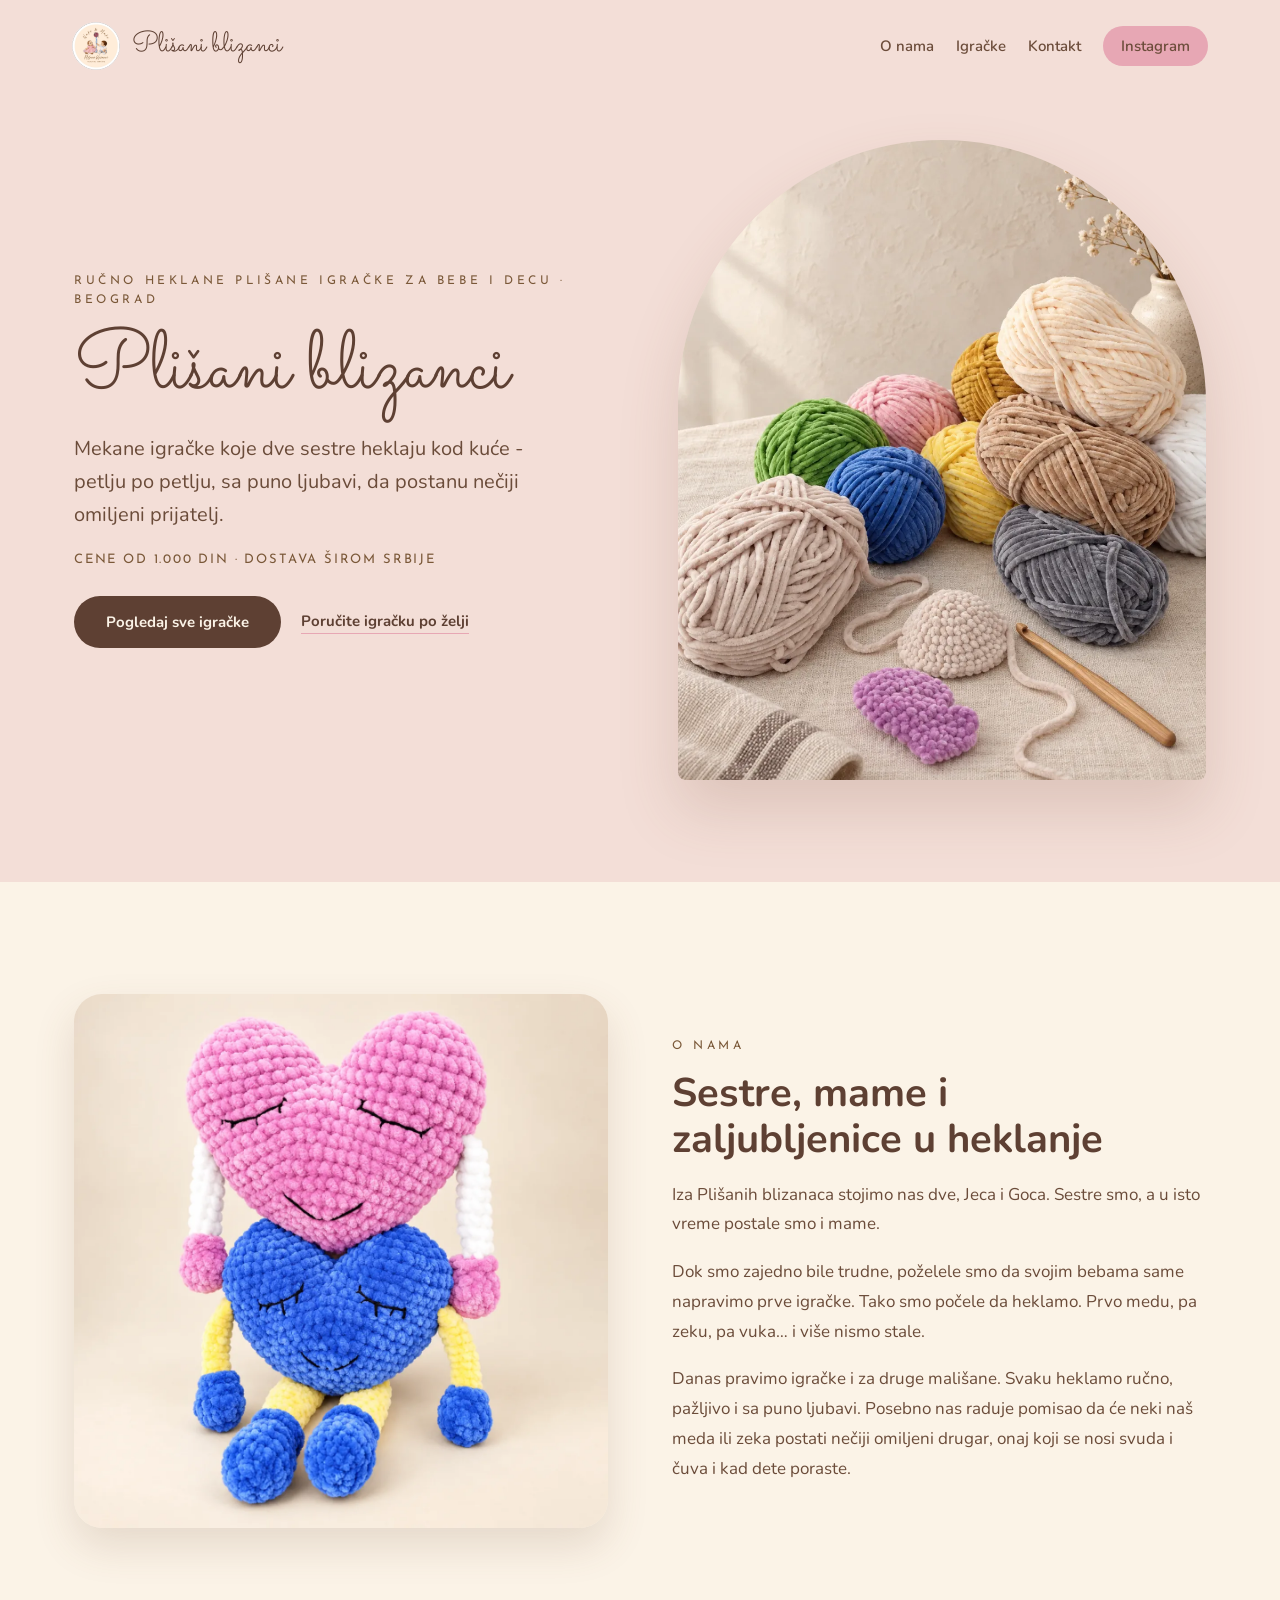
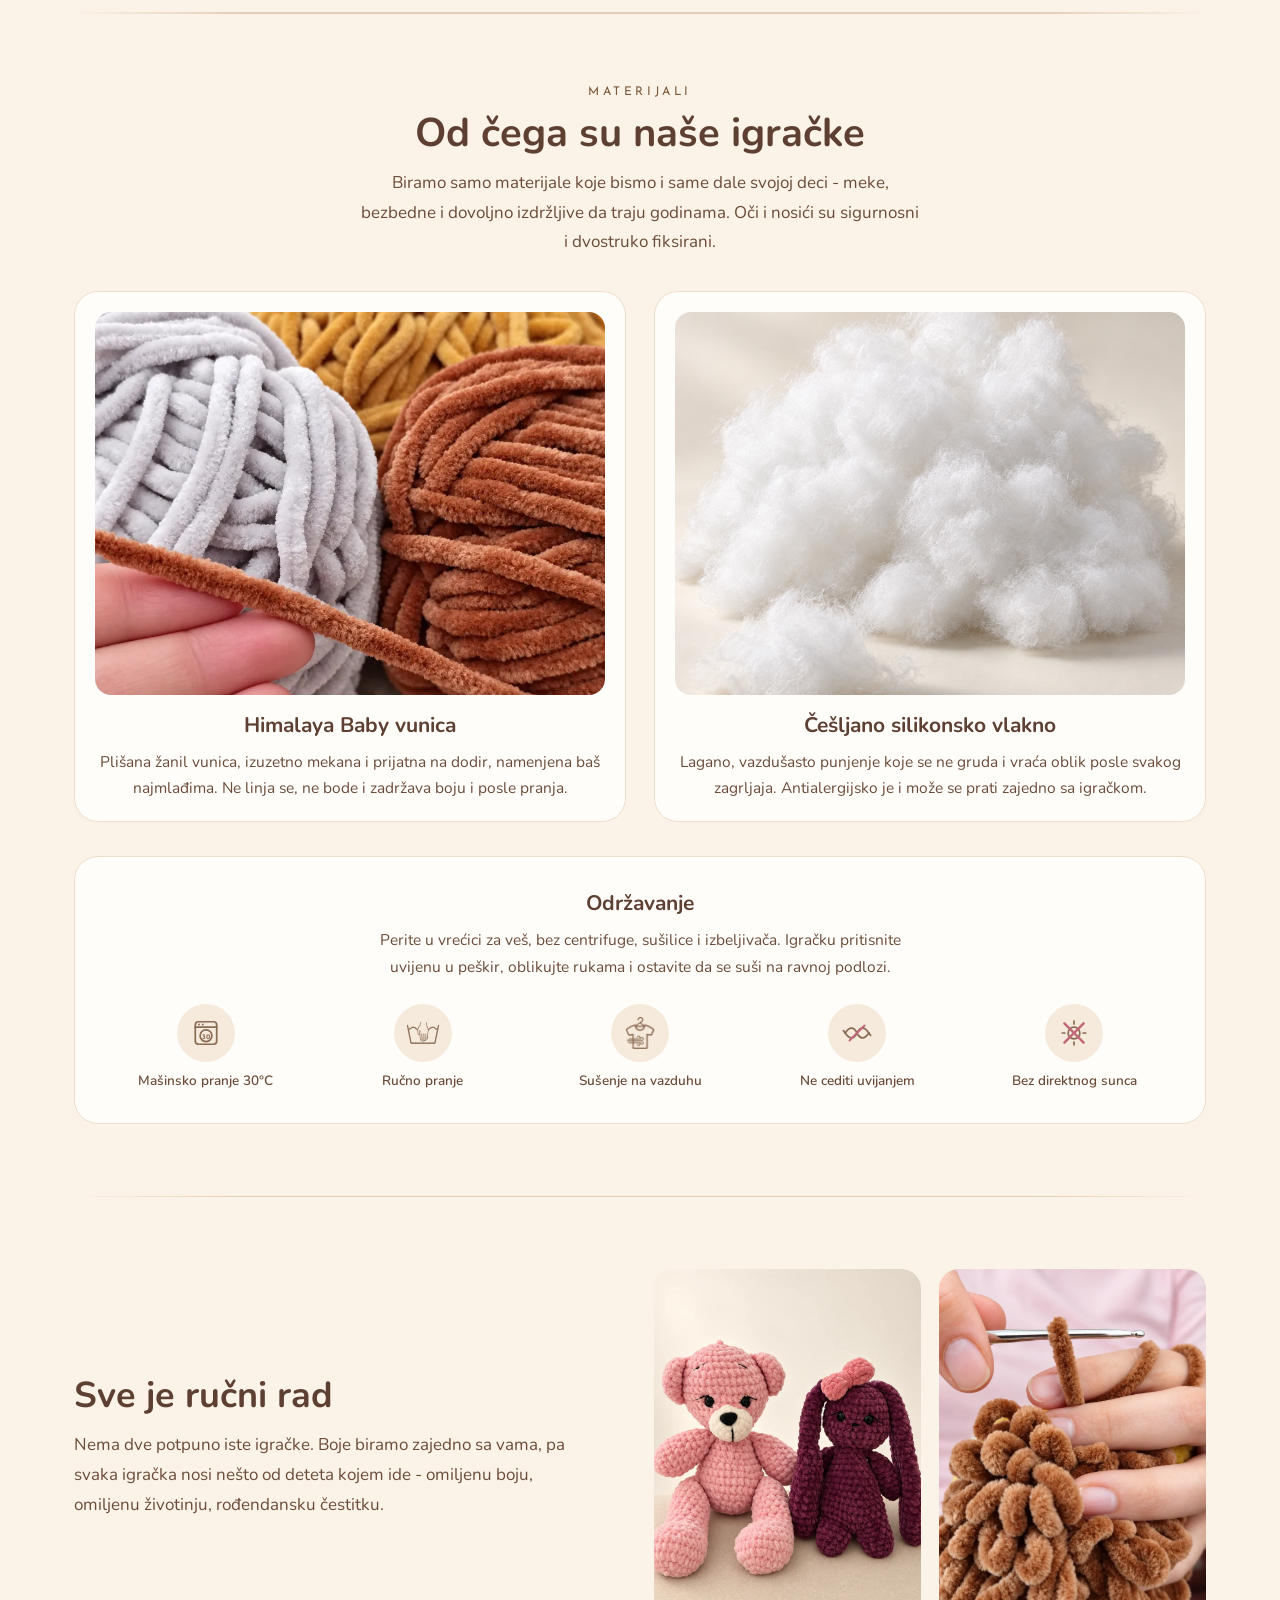
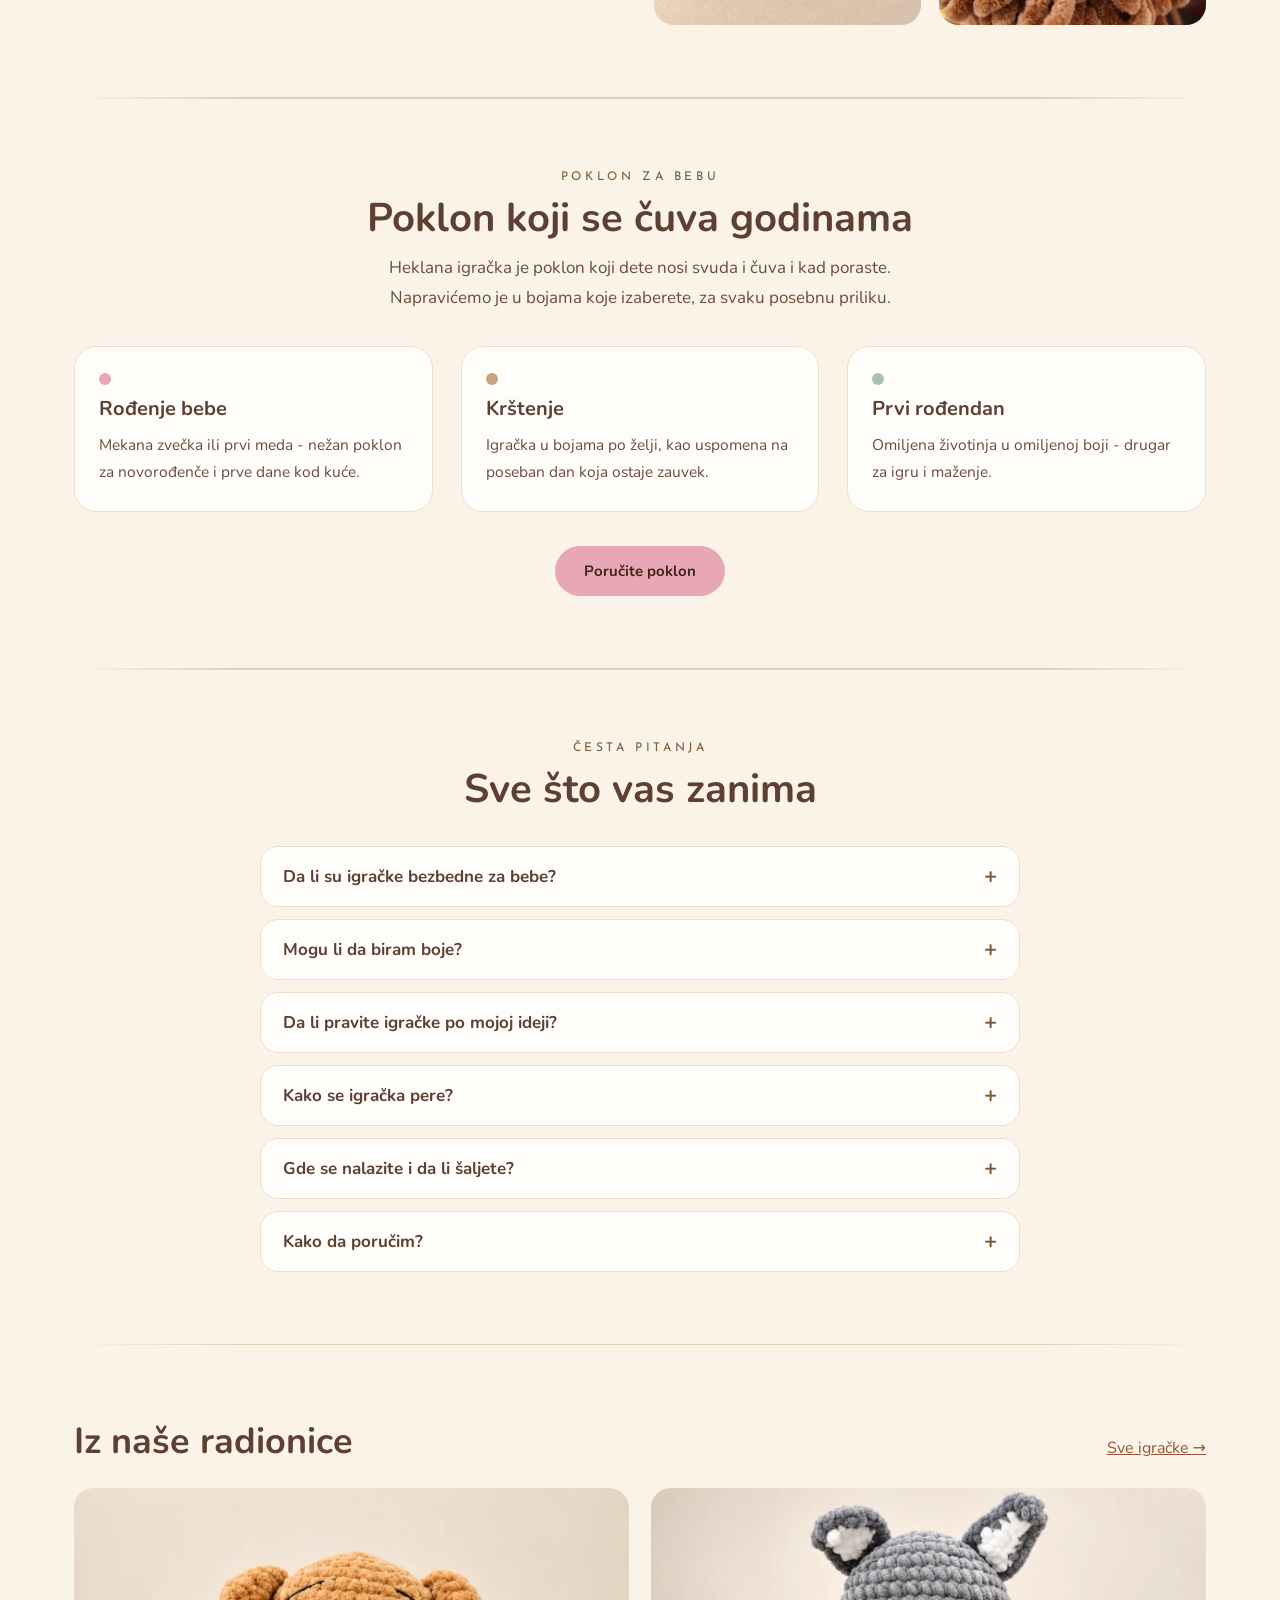
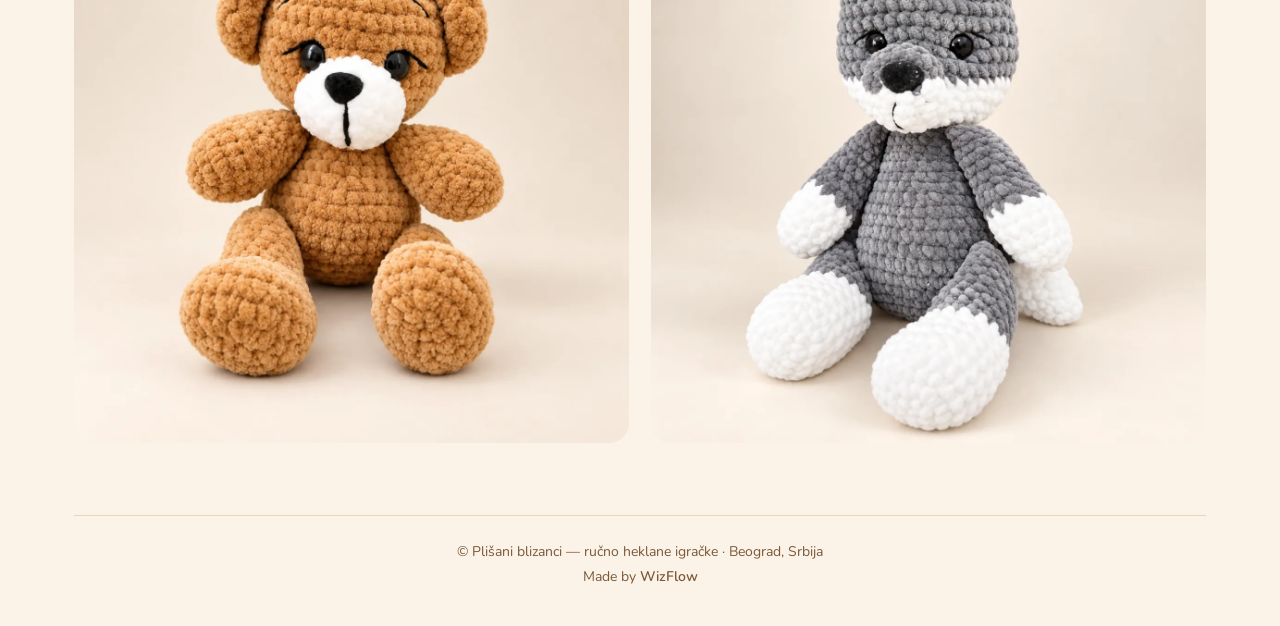
==== commit cd092995: "Add files via upload" ====
--- a/index.html
+++ b/index.html
@@ -25,9 +25,9 @@
 <link rel="preconnect" href="https://fonts.googleapis.com">
 <link rel="preconnect" href="https://fonts.gstatic.com" crossorigin>
 <link href="https://fonts.googleapis.com/css2?family=Nunito:wght@300;400;600;700&family=Sacramento&family=Josefin+Sans:wght@400;600&display=swap" rel="stylesheet">
-<link rel="stylesheet" href="./styles.css?v=8">
+<link rel="stylesheet" href="./styles.css?v=14">
 </head>
-<body>
+<body class="home">
 <div class="wrap">
   <nav>
     <a class="brand" href="./index.html">
@@ -59,7 +59,8 @@
       <p class="lead">Mekane igračke koje dve sestre heklaju kod kuće - petlju po petlju, sa puno ljubavi, da postanu nečiji omiljeni prijatelj.</p>
       <p class="hero-note">Cene od 1.000 din · Dostava širom Srbije</p>
       <div class="btnrow">
-        <a class="btn-ghost" href="./igracke.html">Pogledaj sve igračke</a>
+        <a class="btn-solid" href="./igracke.html">Pogledaj sve igračke</a>
+        <a class="text-link" href="./kontakt.html">Poručite igračku po želji</a>
       </div>
     </div>
     <img class="photo" src="./assets/vunica.webp" alt="Plišana vunica i heklica na stolu">
@@ -76,6 +77,8 @@
     </div>
   </section>
 
+  <hr class="divider">
+
   <section class="materials" id="materijali">
     <div class="mat-head">
       <p class="eyebrow">Materijali</p>
@@ -128,6 +131,8 @@
     </div>
   </section>
 
+  <hr class="divider">
+
   <section class="handmade">
     <div class="col">
       <h2 class="head">Sve je ručni rad</h2>
@@ -138,6 +143,8 @@
       <img loading="lazy" src="./assets/heklanje-detalj.webp" alt="Ruke koje heklaju braon žanil predivom">
     </div>
   </section>
+
+  <hr class="divider">
 
   <section class="gift" id="poklon">
     <div class="mat-head">
@@ -152,6 +159,8 @@
     </div>
     <div class="btnrow center"><a class="btn-pink" href="./kontakt.html">Poručite poklon</a></div>
   </section>
+
+  <hr class="divider">
 
   <section class="faq" id="pitanja">
     <div class="mat-head">
@@ -168,6 +177,8 @@
     </div>
   </section>
 
+  <hr class="divider">
+
   <section class="workshop">
     <div class="rowspread">
       <h2>Iz naše radionice</h2>
@@ -186,6 +197,6 @@
     <span>Made by <a href="https://wizflowdev.com/" target="_blank" rel="noopener">WizFlow</a></span>
   </footer>
 </div>
-<script src="./menu.js"></script>
+<script src="./menu.js?v=2"></script>
 </body>
 </html>
--- a/styles.css
+++ b/styles.css
@@ -133,4 +133,22 @@
 .faq details[open] summary::after{content:"–"}
 .faq details p{margin:12px 0 0;font-size:15.5px;line-height:1.7;color:var(--body);text-wrap:pretty}
 .cardtext .price{margin:2px 0 0;font-size:18px;font-weight:700;color:#95533A}
+/* Sticky nav: stays at the top while scrolling, on every page */
+html{overflow-x:clip;scroll-padding-top:110px}
+nav{position:sticky;top:0;z-index:50}
+nav::before{content:"";position:absolute;top:0;bottom:0;left:calc(50% - 50vw);right:calc(50% - 50vw);background:var(--cream);z-index:-1;transition:box-shadow .2s ease}
+nav.scrolled::before{box-shadow:0 6px 20px rgba(120,80,55,.10)}
+hr.divider{border:0;height:1.5px;margin:0 0 clamp(40px,6vw,72px);background:linear-gradient(90deg,transparent,#E2CDB6 15%,#E2CDB6 85%,transparent)}
+/* Hero: full-width blush band that also carries the nav, so the first screen reads as one distinct block */
+body.home{overflow-x:hidden}
+body.home header.hero{position:relative}
+body.home nav::before,body.home header.hero::before{content:"";position:absolute;top:0;bottom:0;left:calc(50% - 50vw);right:calc(50% - 50vw);background:#F3DED7;z-index:-1}
+body.home header.hero{min-height:min(80vh,720px);padding:clamp(24px,4vw,48px) 0 clamp(56px,8vw,104px);gap:clamp(32px,6vw,88px)}
+body.home header.hero .col{gap:22px}
+body.home header.hero .photo{aspect-ratio:4/5;max-height:640px;border-radius:999px 999px 28px 28px;box-shadow:0 30px 60px rgba(120,80,55,.18)}
+body.home header.hero .btnrow{align-items:center;gap:20px}
+body.home header.hero .btn-solid{padding:16px 32px}
+.text-link{font-weight:700;font-size:15px;color:var(--brown);text-decoration:none;border-bottom:1.5px solid var(--pink);padding-bottom:2px}
+body.home header.hero + section.about{padding-top:clamp(64px,9vw,112px)}
+@media (max-width:640px){body.home header.hero{min-height:0;padding:12px 0 48px;gap:32px}body.home header.hero .col{gap:16px}body.home header.hero .photo{width:min(100%,300px);max-height:none;margin:0 auto}body.home header.hero .btnrow{flex-direction:column;gap:14px;padding-top:4px}body.home header.hero + section.about{padding-top:48px}}
 .hero-note{margin:0;font-family:'Josefin Sans',sans-serif;font-size:13px;letter-spacing:.14em;text-transform:uppercase;color:var(--muted)}
